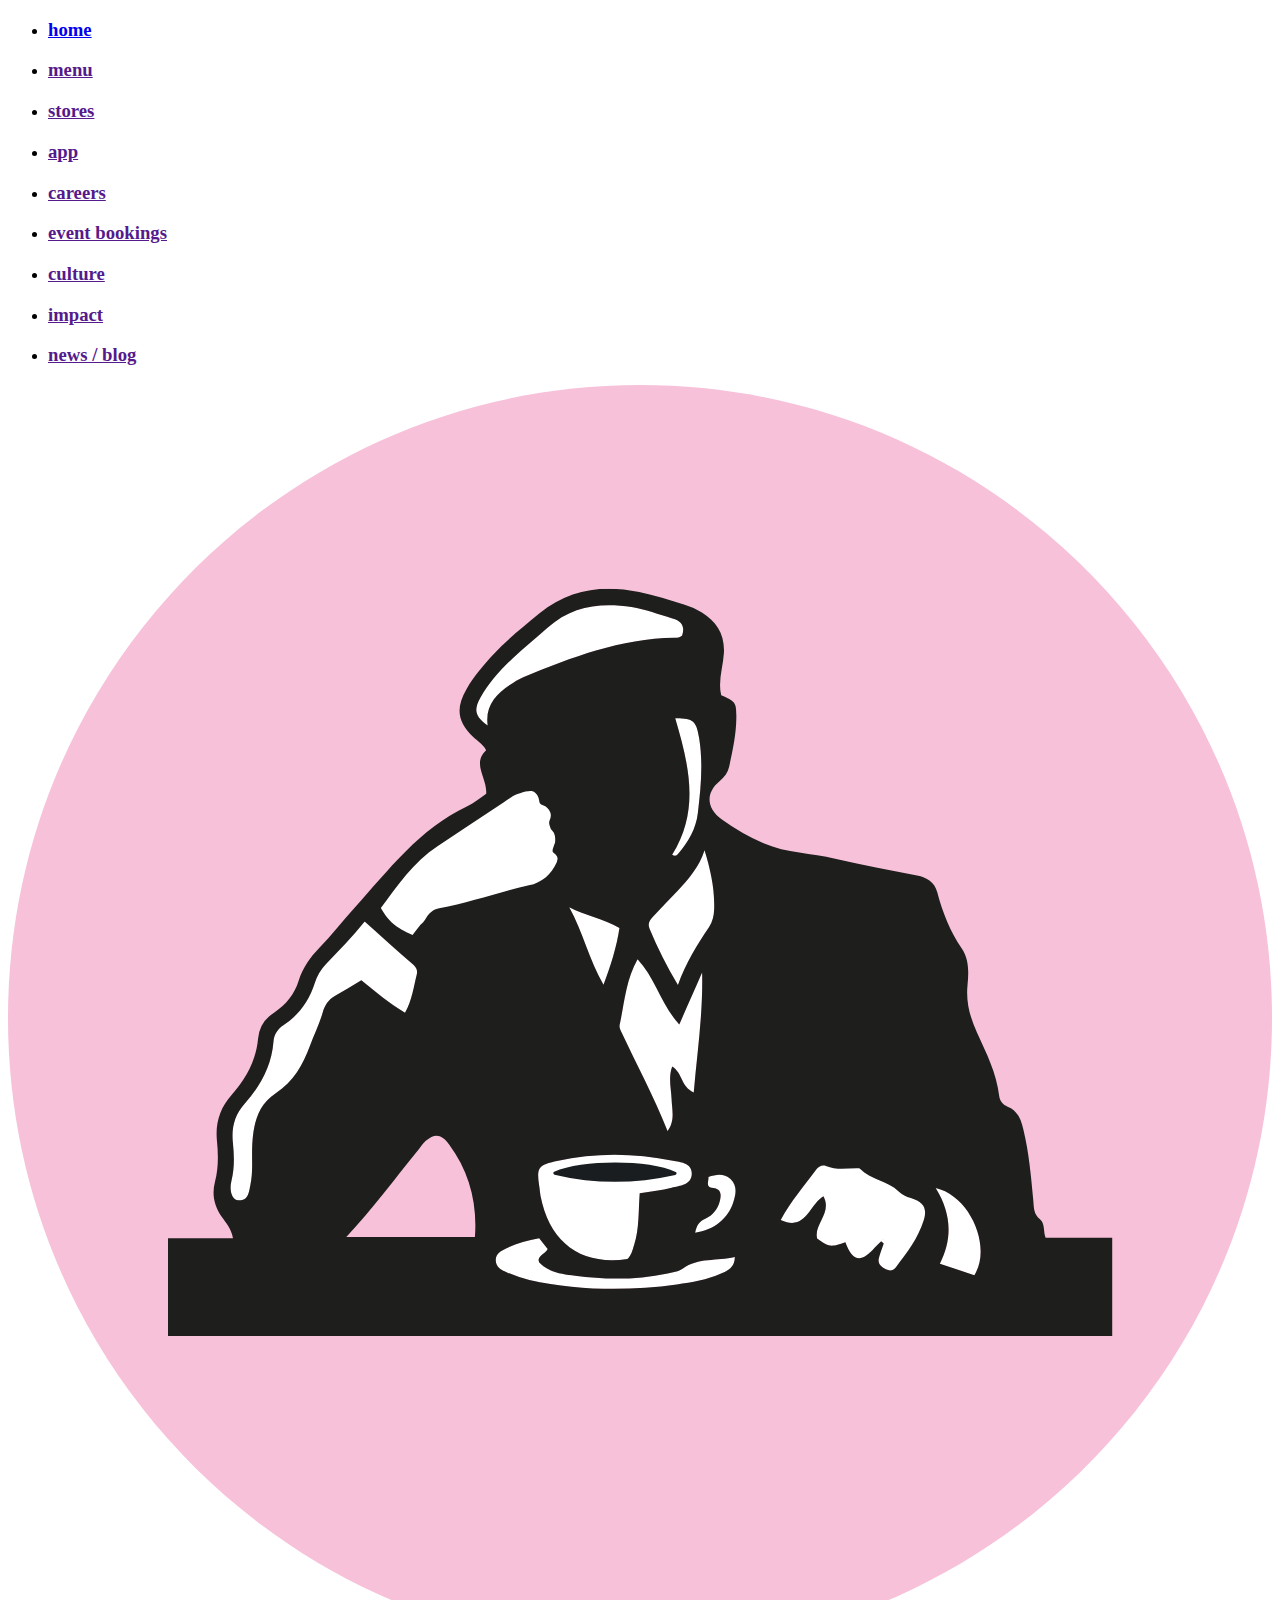
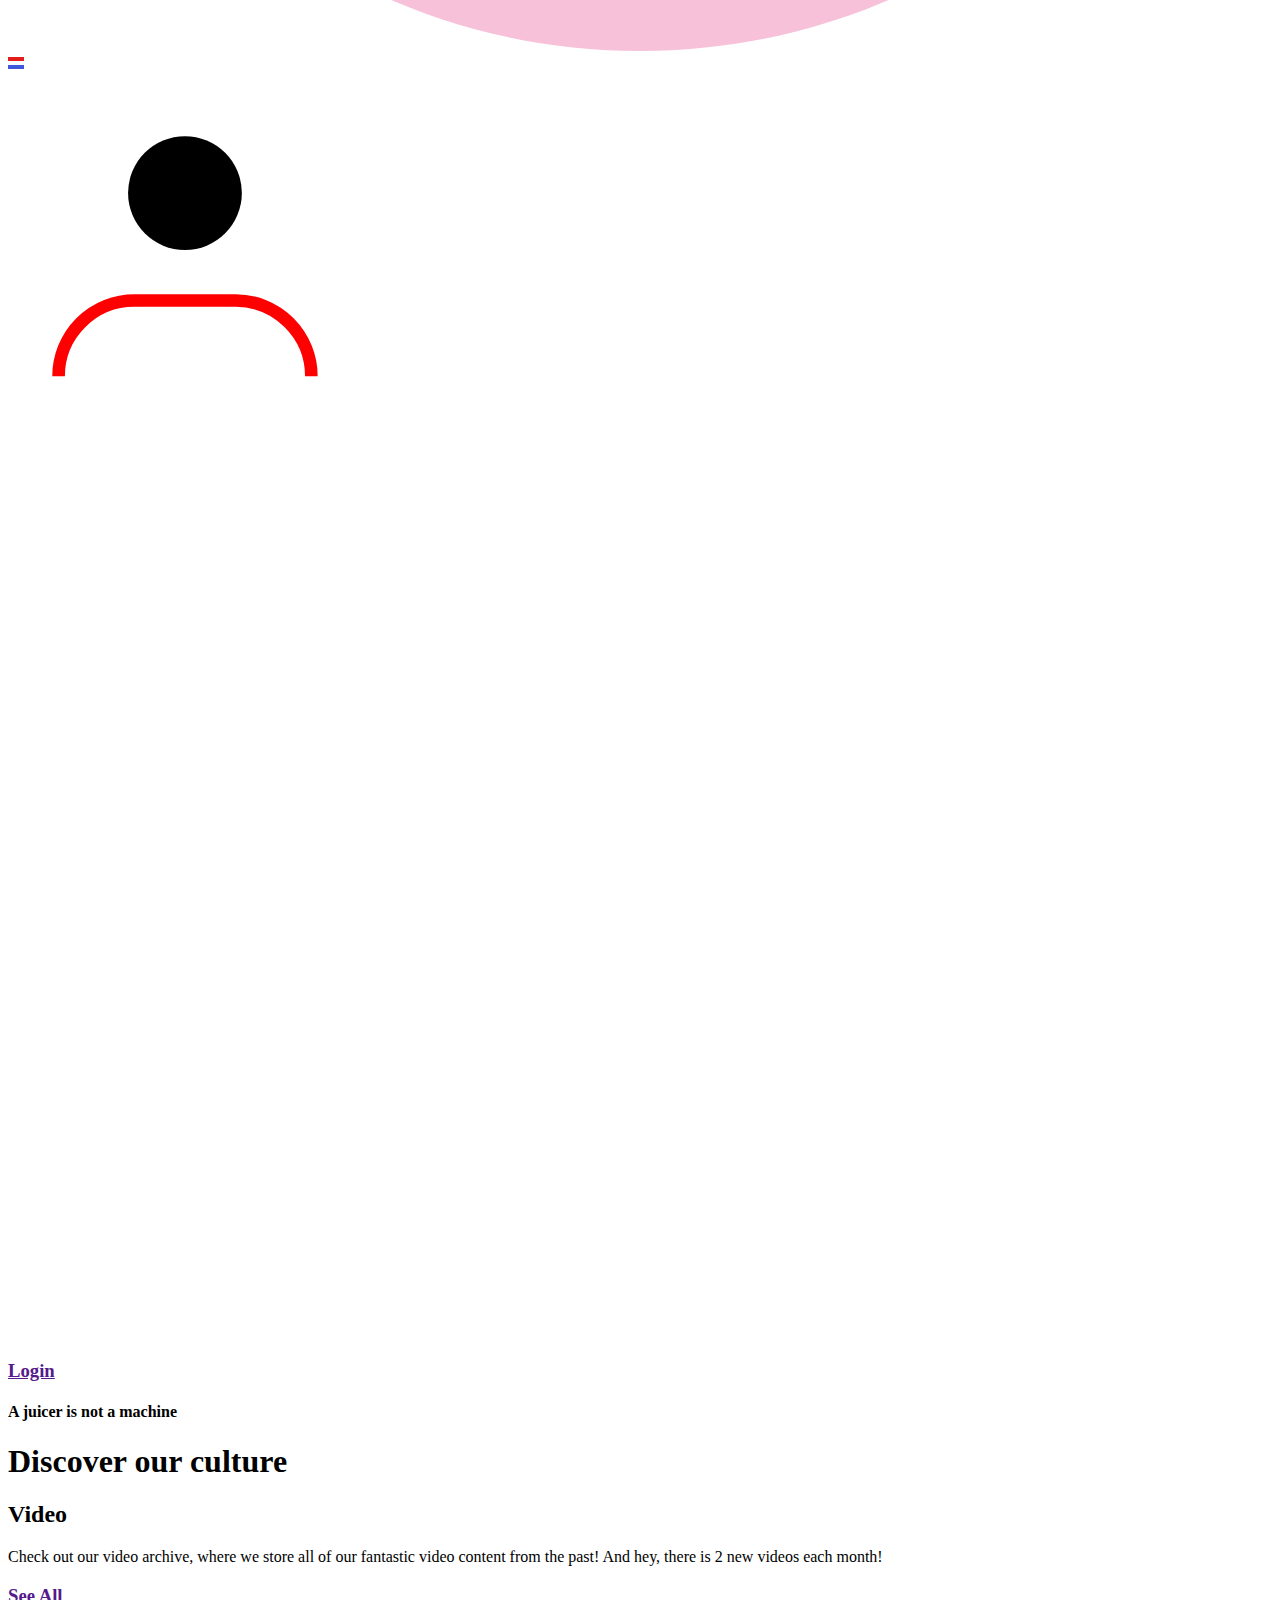
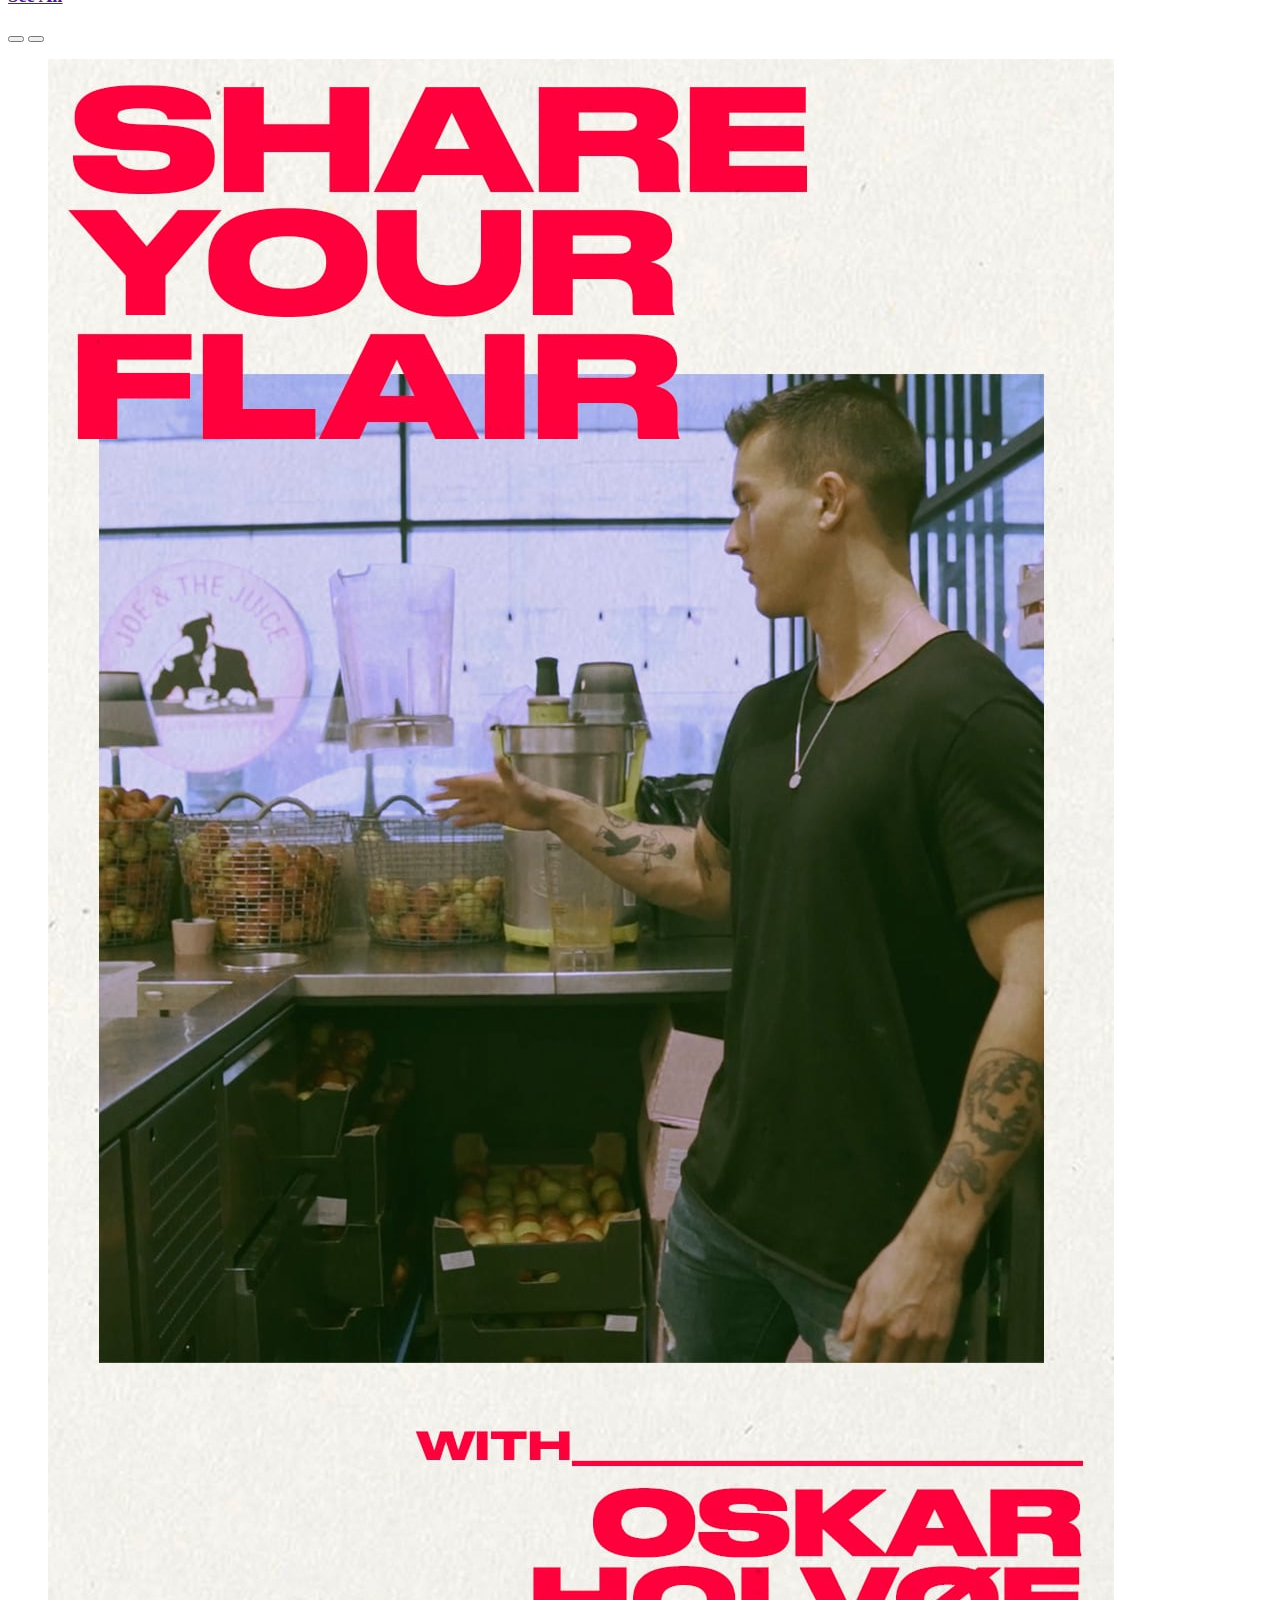
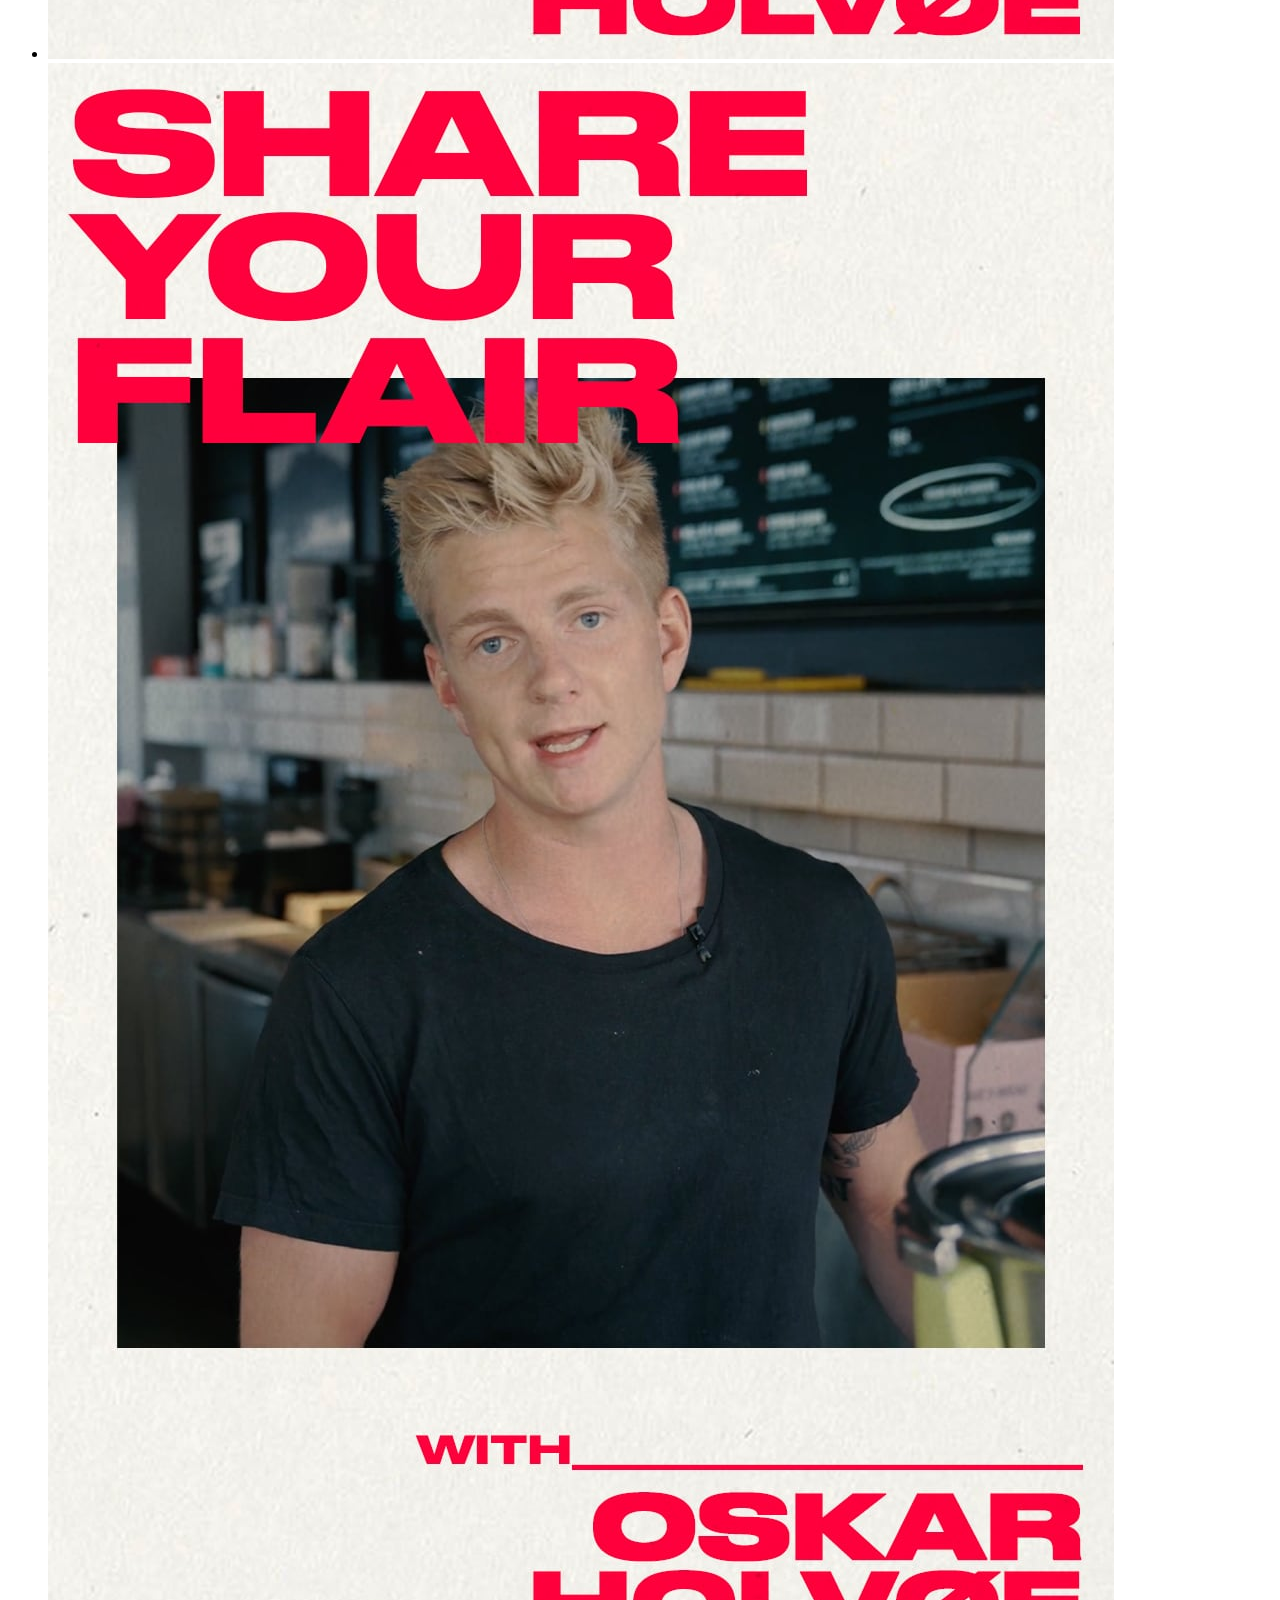
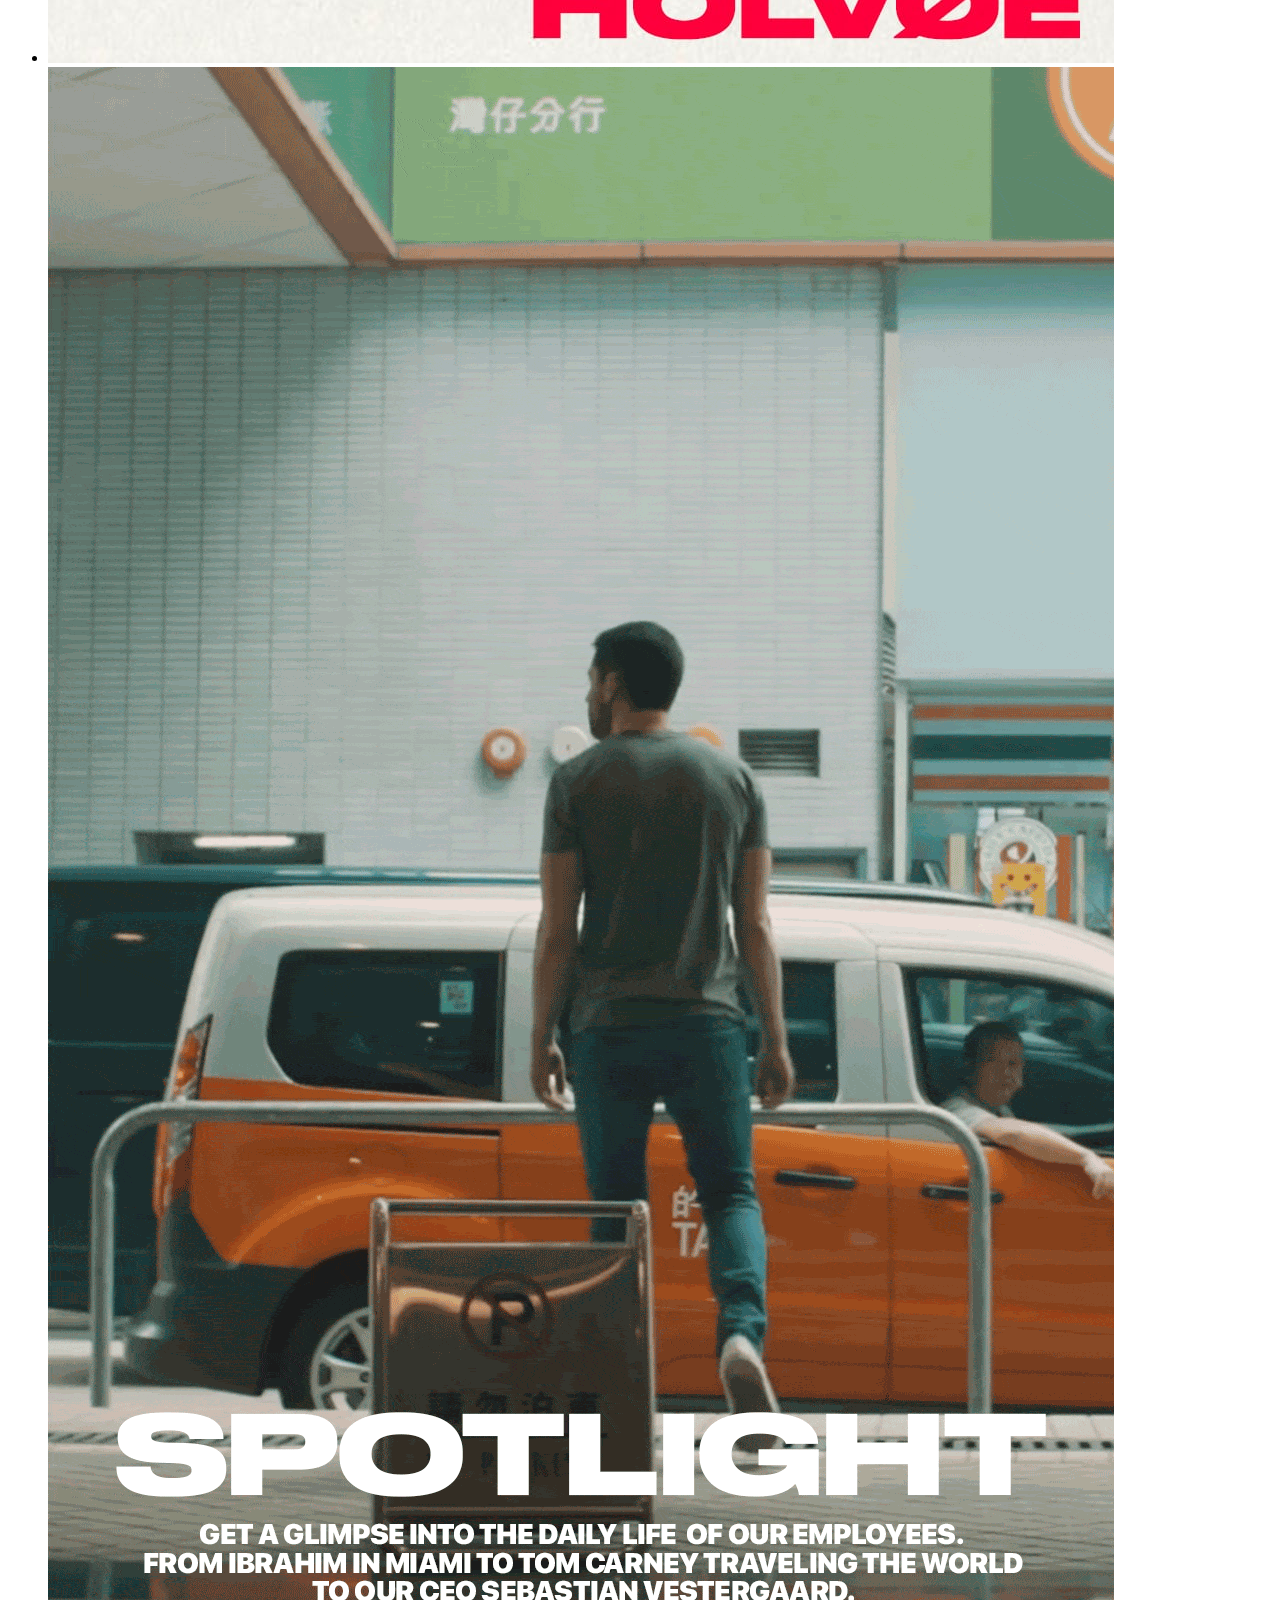
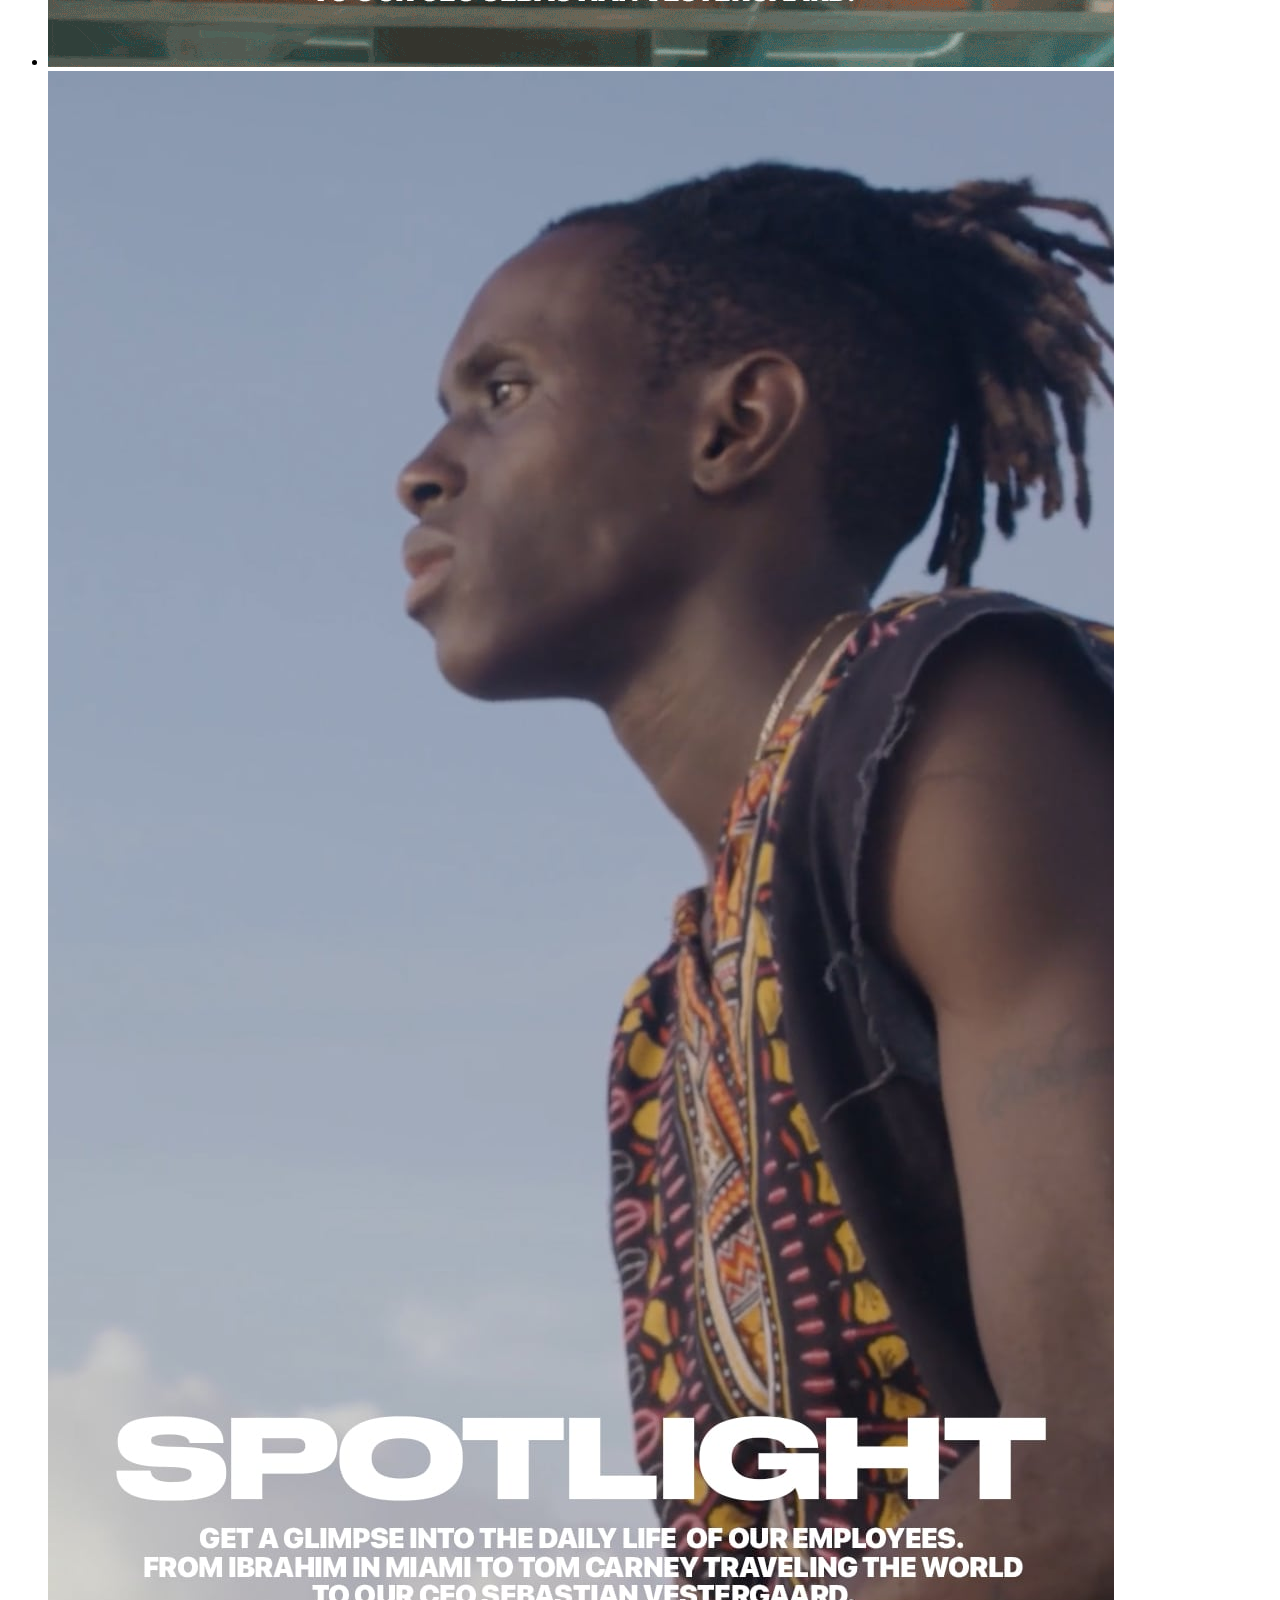
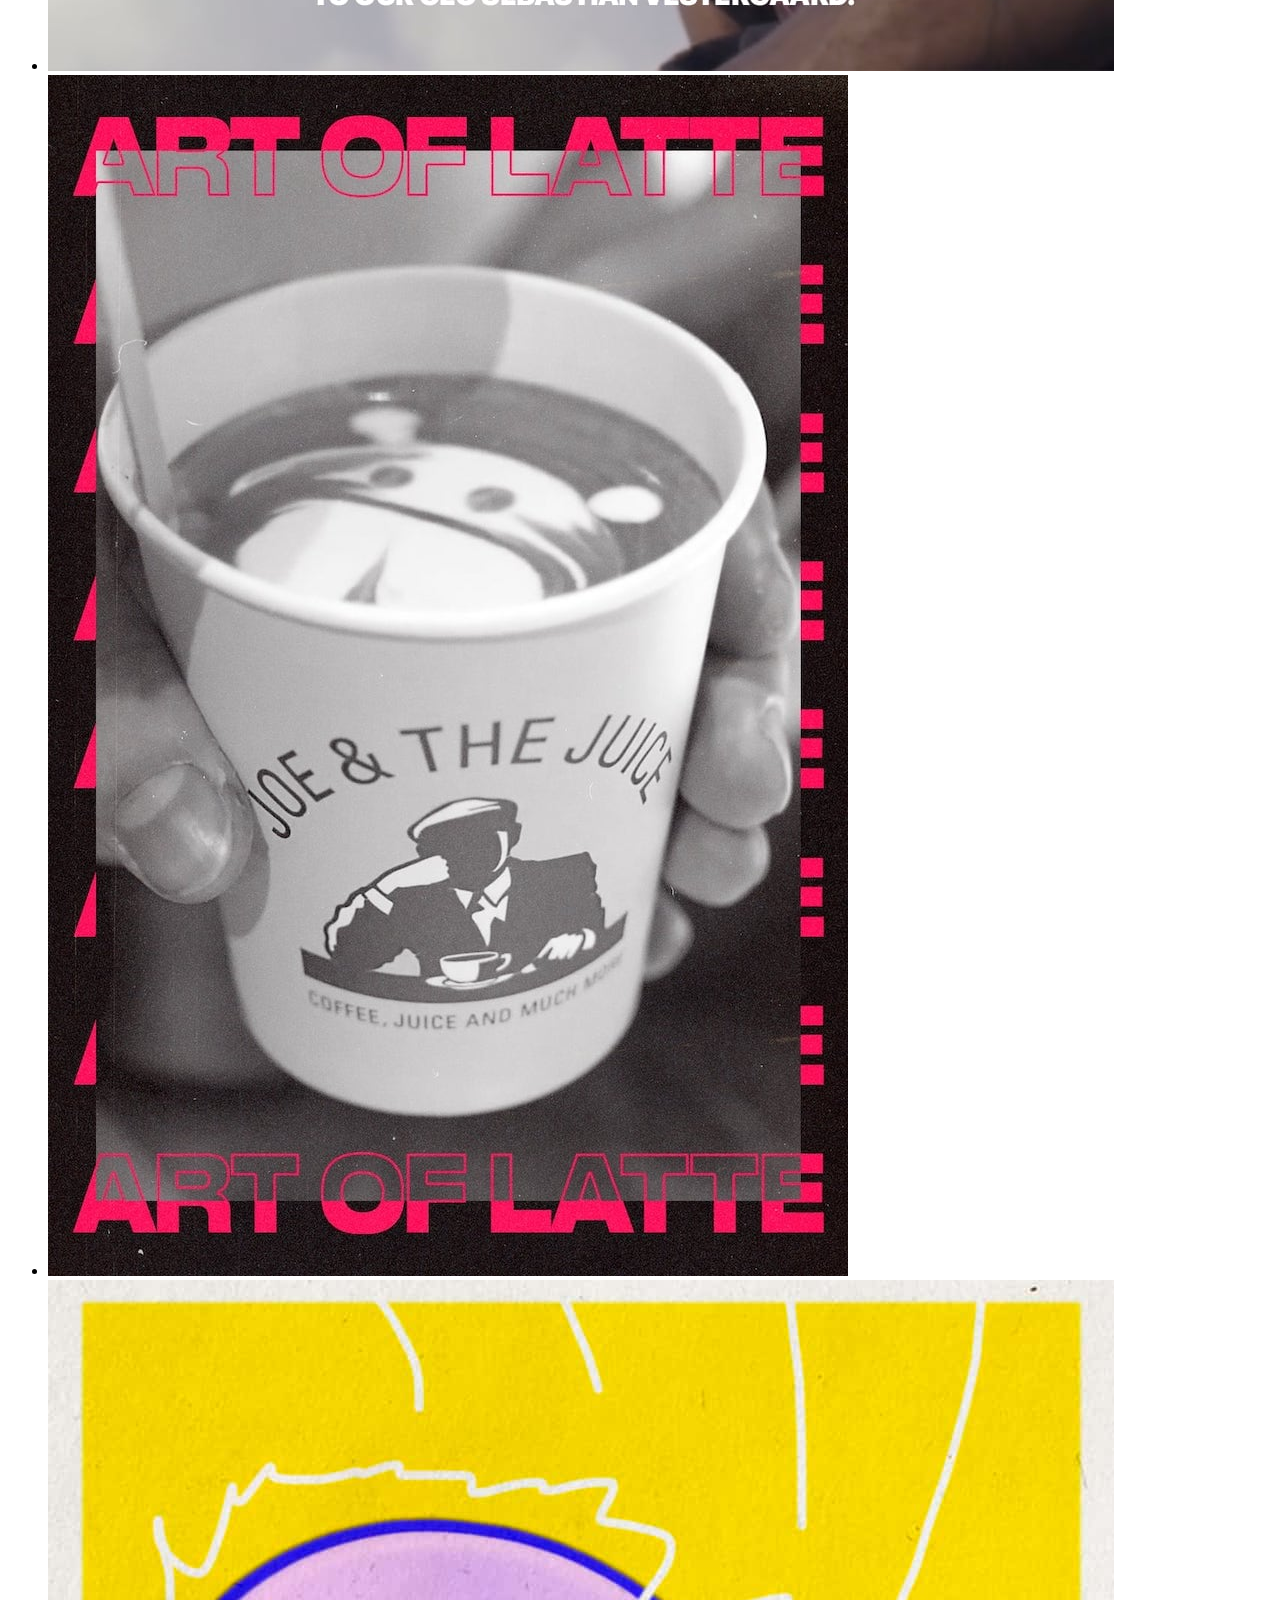
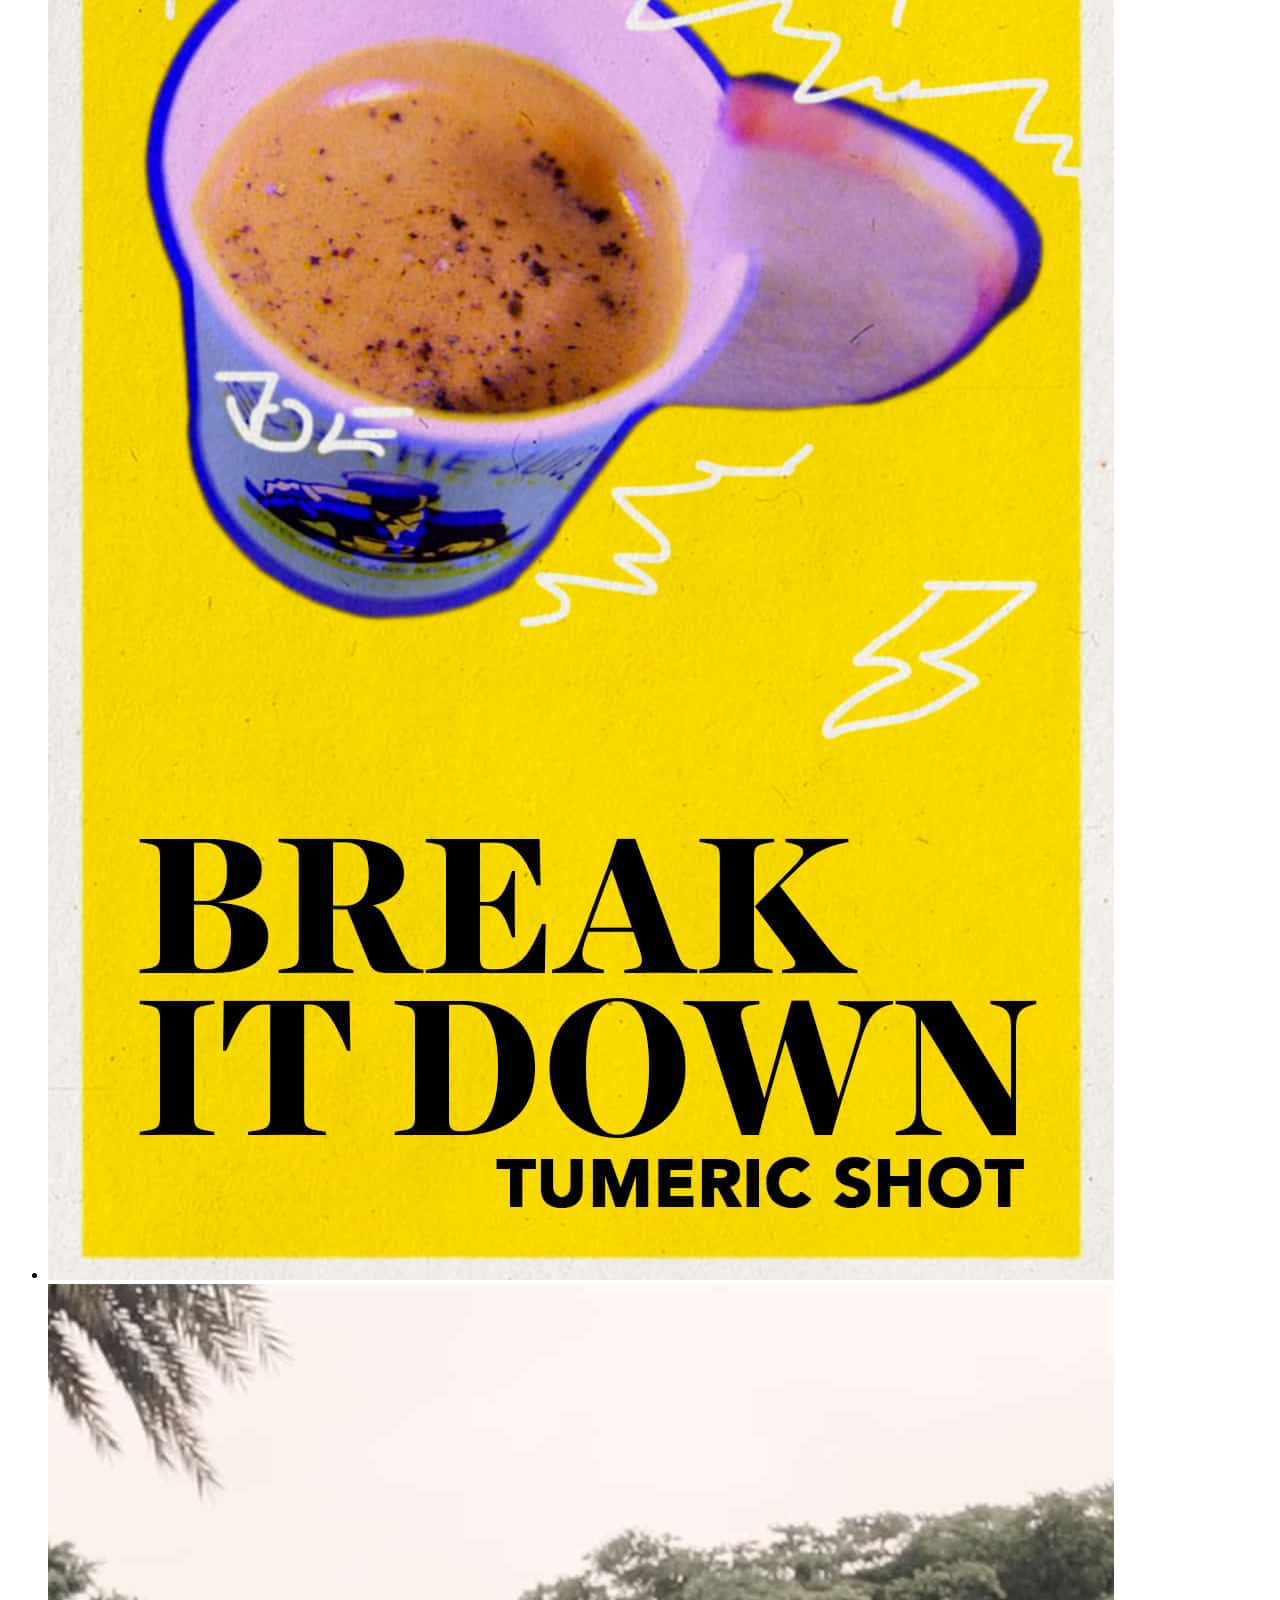
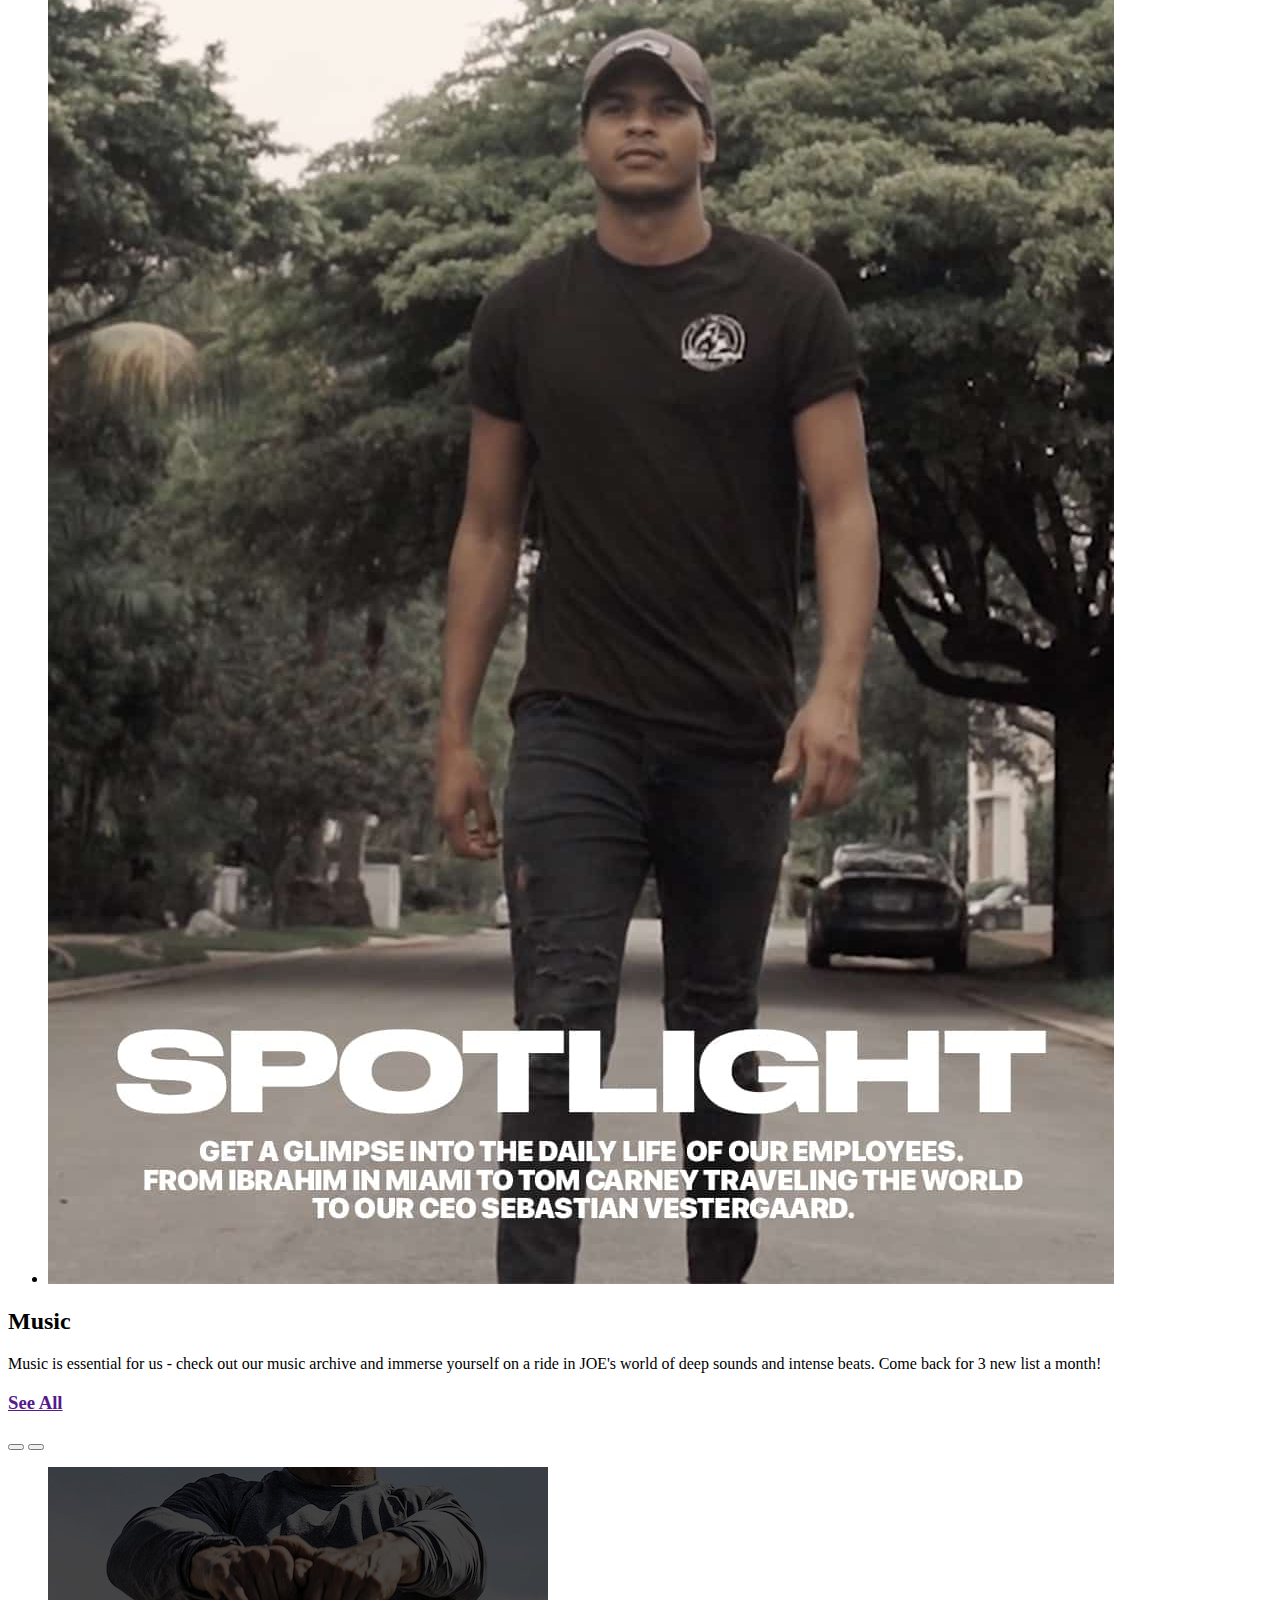
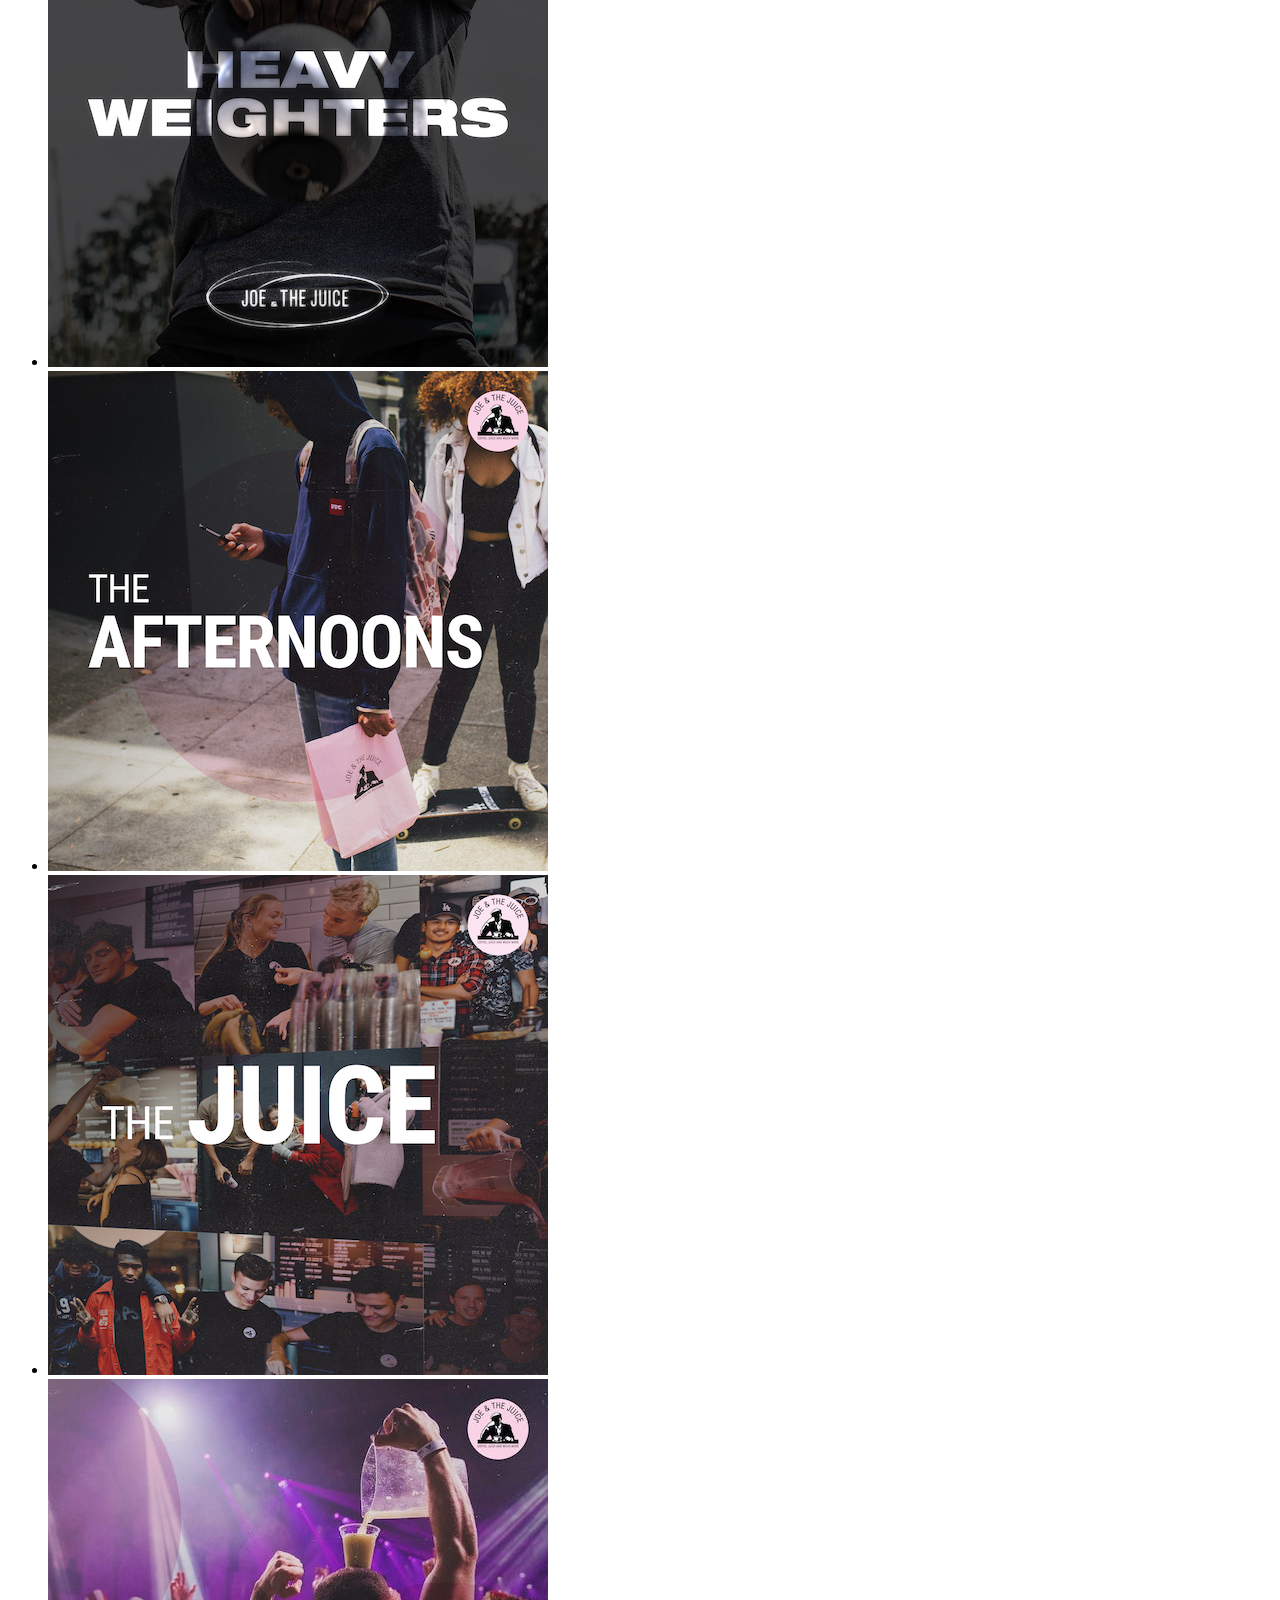
==== culture.html @ 48f36a47 "Add files via upload" ====
<!DOCTYPE html>
<html lang="nl">

<head>
    <meta charset="UTF-8">
    <meta name="author" content="jouw naam">
    <meta name="viewport" content="width=device-width, initial-scale=1">

    <title>Howdy FED2425</title>

    <link href="styles/style.css" rel="stylesheet">
    <link rel="icon" type="image/svg+xml" href="images/favicon.svg">
</head>

<body>
    <header>
        <nav>
            <ul>
                <li>
                    <a href="./index.html">
                        <h3>home</h3>

                    </a>
                </li>
                <li>
                    <a href="">
                        <h3>menu</h3>

                    </a>
                </li>
                <li>
                    <a href="">
                        <h3>stores</h3>

                    </a>
                </li>
                <li>
                    <a href="">
                        <h3>app</h3>

                    </a>
                </li>
                <li>
                    <a href="">
                        <h3>careers</h3>

                    </a>
                </li>
                <li>
                    <a href="">
                        <h3>event bookings</h3>

                    </a>
                </li>
                <li>
                    <a href="">
                        <h3>culture</h3>

                    </a>
                </li>
                <li>
                    <a href="">
                        <h3>impact</h3>

                    </a>
                </li>
                <li>
                    <a href="">
                        <h3>news / blog</h3>

                    </a>
                </li>
            </ul>
        </nav>
        <a href="">
            <img src="./images/logo.svg" alt="logo">
        </a>
        <a href="">
            <img src="./images/vlag.svg" alt="language">
        </a>
        <a href="">
            <svg viewBox="0 0 100 100" xmlns="http://www.w3.org/2000/svg">
                <path fill="none" stroke="red" d="M4 24a6 6 0 016-6h8a6 6 0 016 6h0" />
                <circle cx="14" cy="9.5" r="4.5"></circle>
            </svg>
            <h3>Login</h3>
        </a>
    </header>

    <main>
        <section>
            <h4>A juicer is not a machine</h4>
            <h1>Discover our culture</h1>
        </section>
        <section>
            <h2>
                Video
            </h2>
            <p>
                Check out our video archive, where we store all of our fantastic video content from the past! And hey,
                there is 2 new videos each month!
            </p>
            <a href="">
                <h3>See All</h3>
            </a>
            <button></button>
            <button></button>
            <ul>
                <li>
                    <img src="./images/Share your flair design.jpg" alt="">
                </li>
                <li>
                    <img src="./images/shareyourflair.jpg" alt="">
                </li>
                <li>
                    <img src="./images/spotlight.gif" alt="">
                </li>
                <li>
                    <img src="./images/spotlight.jpg" alt="">
                </li>
                <li>
                    <img src="./images/artoflatte.jpg" alt="">
                </li>
                <li>
                    <img src="./images/breakitdown.jpg" alt="">
                </li>
                <li>
                    <img src="./images/Spotlight-cover.jpg" alt="">
                </li>
            </ul>
        </section>
        <section>
            <h2>
                Music
            </h2>
            <p>
                Music is essential for us - check out our music archive and immerse yourself on a ride in JOE's world of
                deep sounds and intense beats. Come back for 3 new list a month!
            </p>
            <a href="">
                <h3>See All</h3>
            </a>
            <button></button>
            <button></button>
            <ul>
                <li>
                    <img src="./images/heavyweights.jpg" alt="">
                </li>
                <li>
                    <img src="./images/Afternoons.jpg" alt="">
                </li>
                <li>
                    <img src="./images/thejuice.jpg" alt="">
                </li>
                <li>
                    <img src="./images/thepeak.jpg" alt="">
                </li>
                <li>
                    <img src="./images/Jazz.jpeg" alt="">
                </li>
                <li>
                    <img src="./images/zon.jpg" alt="">
                </li>
                <li>
                    <img src="./images/business.jpg" alt="">
                </li>
            </ul>
        </section>
        <section>
            <h2>
                Photo
            </h2>
            <p>
                Check out what we've been up to so far through the eyes of a camera lens…
            </p>
            <a href="">
                <h3>See All</h3>
            </a>
            <button></button>
            <button></button>
            <ul>
                <li>
                    <img src="./images/sportgroep.jpg" alt="">
                </li>
                <li>
                    <img src="./images/groepkoffie2.jpg" alt="">
                </li>
                <li>
                    <img src="./images/feest.jpg" alt="">
                </li>
                <li>
                    <img src="./images/groep.jpg" alt="">
                </li>
                <li>
                    <img src="./images/groepkoffie.jpg" alt="">
                </li>
            </ul>
        </section>
        <section>
            <h2>Joe History</h2>
            <a href="">
                <h2>Learn More</h2>
            </a>
        </section>
        <section>
            <h2>The Manifest</h2>
            <a href="">
                <h2>Read More</h2>
            </a>
        </section>
        <section>
            <h2>
                become a part of the culture</h2>
            <a href="">
                <h3>Apply Now</h3>
            </a>
        </section>
    </main>

    <footer>
        <section>
            <h2>Joe & the juice</h2>
            <ul>
                <li>
                    <h3>About</h3>
                </li>
                <li>
                    <h3>Explore</h3>
                </li>
                <li>
                    <h3>Get Help</h3>
                </li>
                <li>
                    <h3>Legal</h3>
                </li>
            </ul>
        </section>
        <section>
            <h3>Follow Us</h3>
            <a href=""><img src="" alt=""></a>
            <a href=""><img src="" alt=""></a>
            <a href=""><img src="" alt=""></a>
        </section>
        <section>
            <h3>GEt exclusive news & OFFERS</h3>
            <form action="">
                <p>Email</p>
            </form>
            <button>
                <h4>Sign me up</h4>
            </button>
        </section>
    </footer>
    <script defer src="scripts/script.js"></script>
</body>

</html>
---- styles/style.css ----
/**************/
/* CSS REMEDY */
/**************/
*, *::after, *::before {
  box-sizing:border-box;  
}






/*********************/
/* CUSTOM PROPERTIES */
/*********************/
:root {
	/* startje */
	--color-text:rgb(255,255,255);
	--color-background:rgb(38,40,43);
	--color-button:rgb(248,193,217);
	--color-knopje:rgb(154,155,156);
}





/****************/
/* JOUW STYLING */
/****************/

/* jouw code */
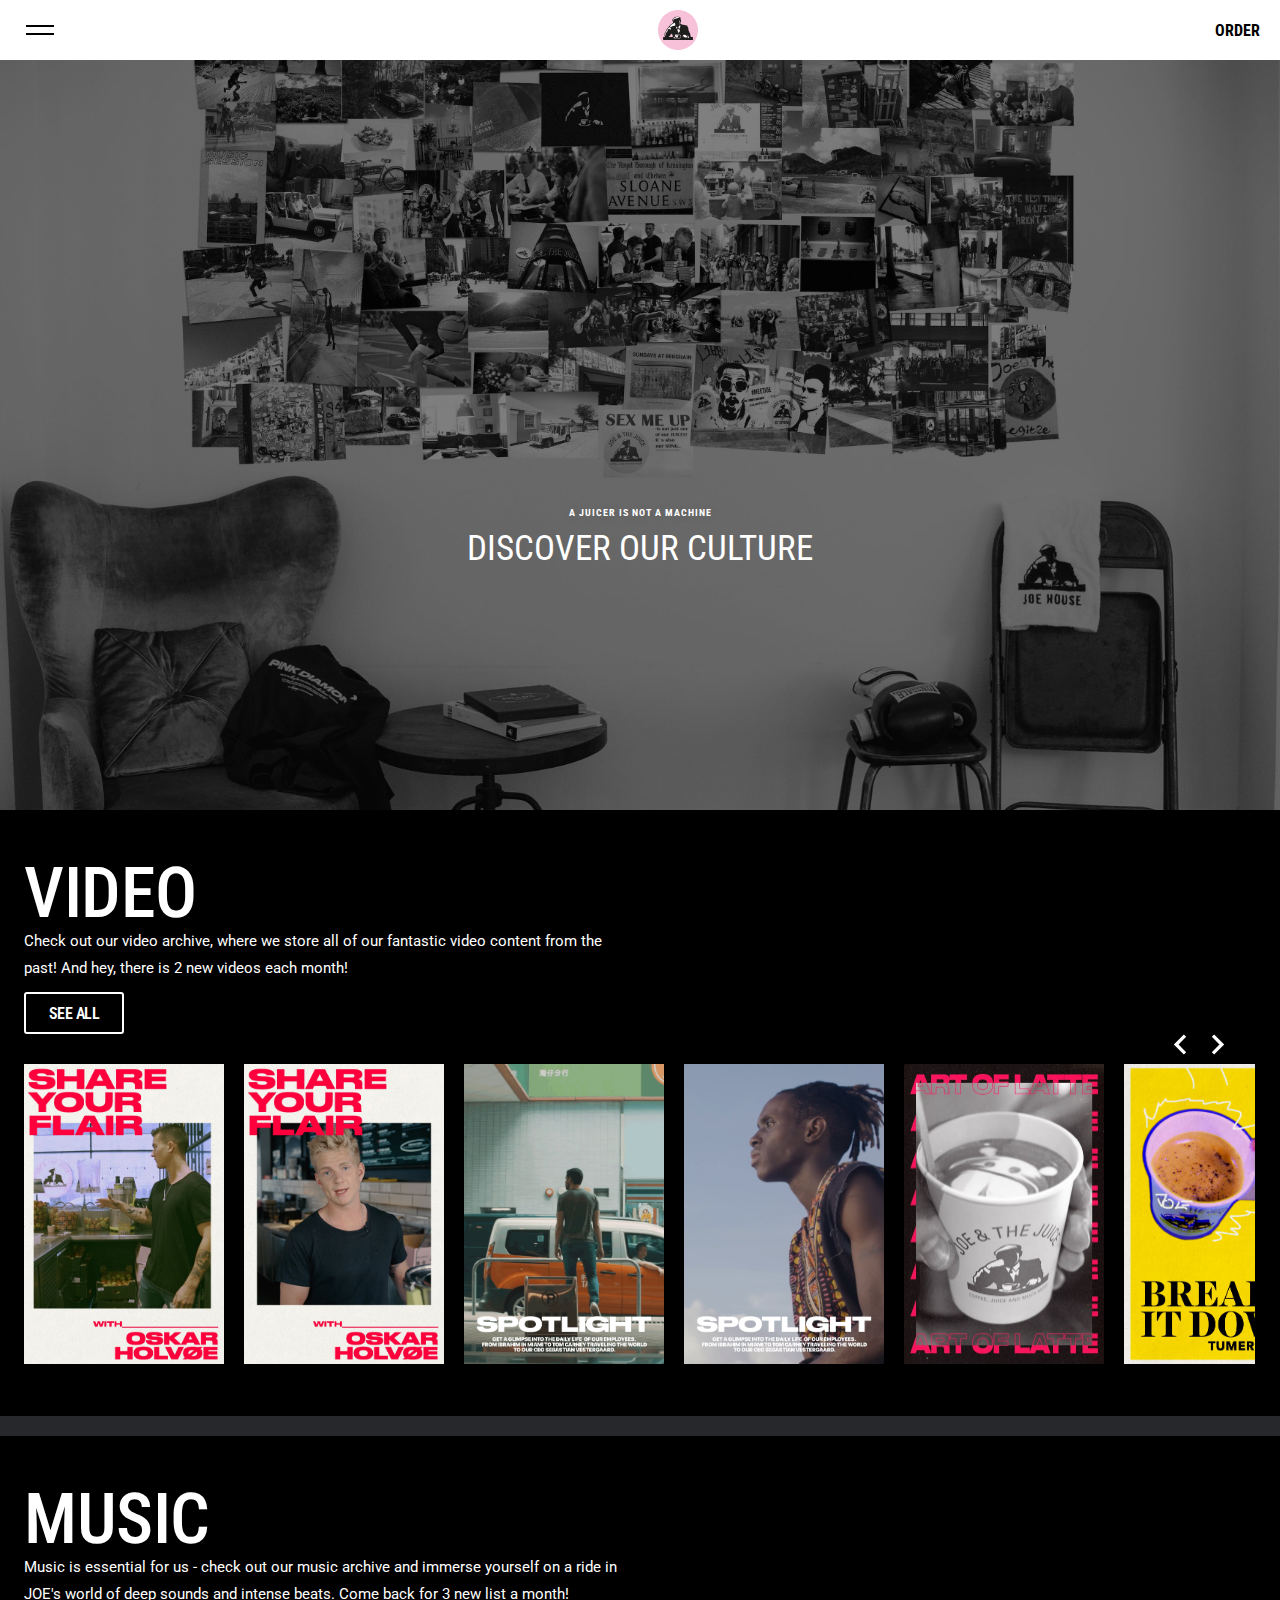
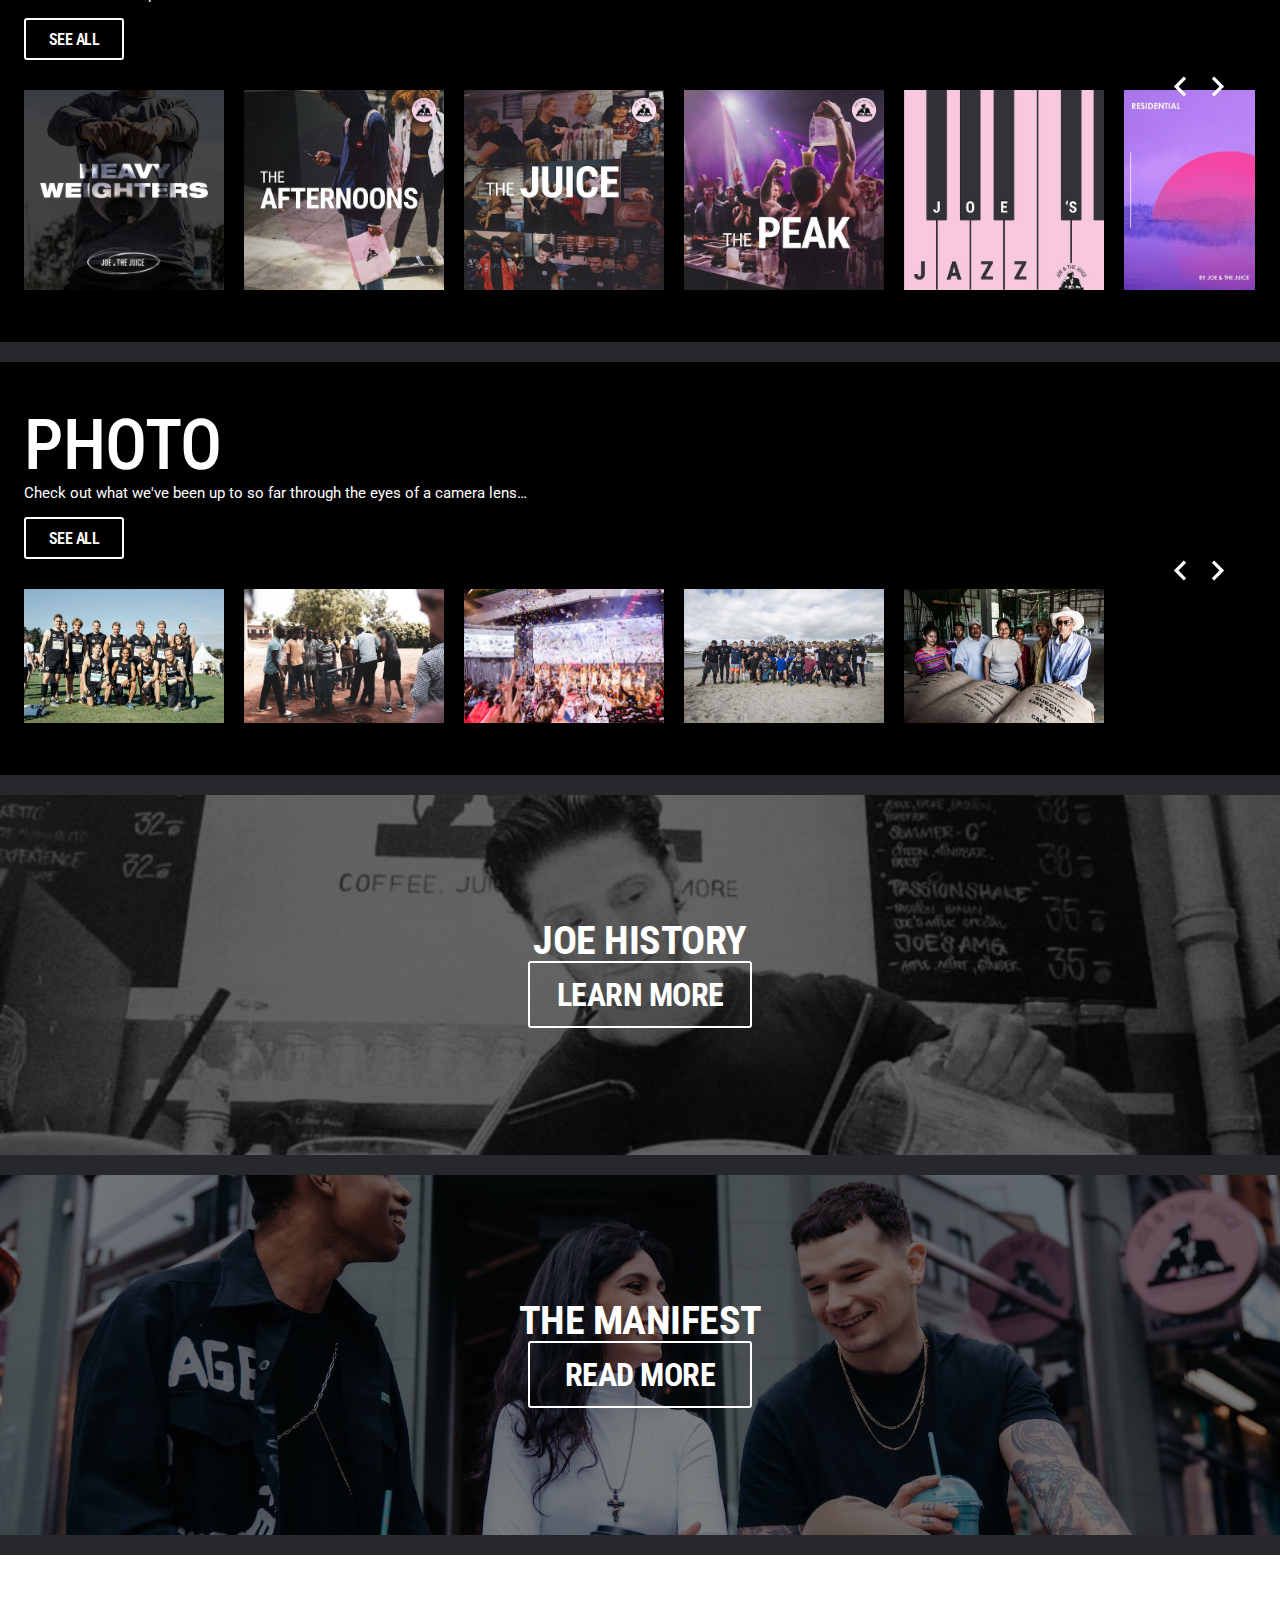
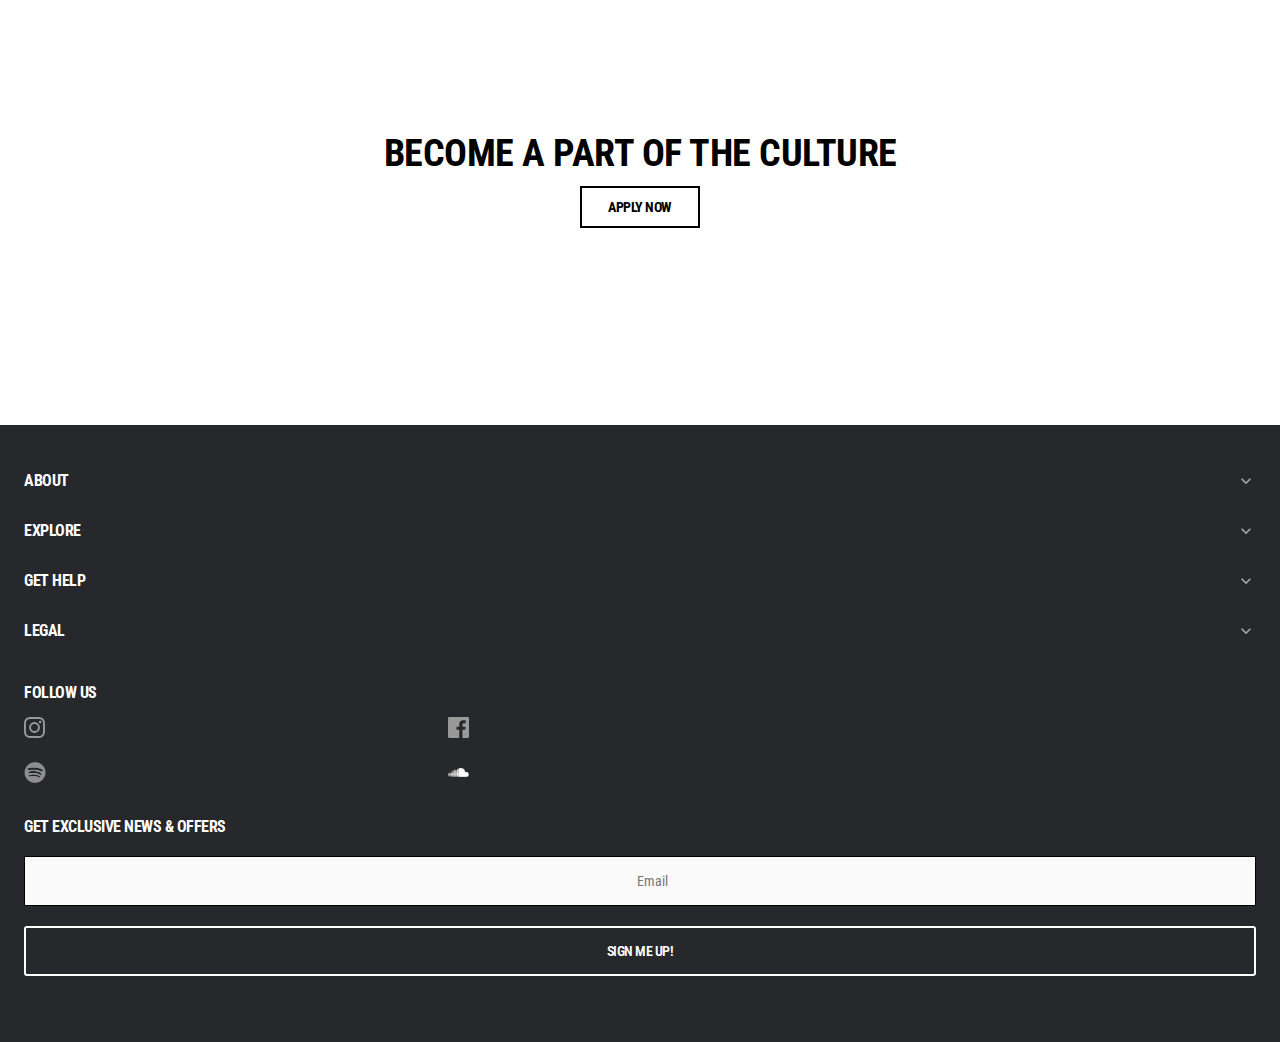
==== commit 403c13e0: "laatste" ====
--- a/culture.html
+++ b/culture.html
@@ -6,91 +6,131 @@
     <meta name="author" content="jouw naam">
     <meta name="viewport" content="width=device-width, initial-scale=1">
 
-    <title>Howdy FED2425</title>
+    <title>culture page-Joe&theJuice</title>
 
     <link href="styles/style.css" rel="stylesheet">
     <link rel="icon" type="image/svg+xml" href="images/favicon.svg">
+    <link rel="preconnect" href="https://fonts.googleapis.com">
+    <link rel="preconnect" href="https://fonts.gstatic.com" crossorigin>
+    <link
+        href="https://fonts.googleapis.com/css2?family=Expletus+Sans:ital,wght@0,400..700;1,400..700&family=Montserrat:ital,wght@0,100..900;1,100..900&family=Quicksand:wght@400;700&family=Roboto+Condensed:ital,wght@0,100..900;1,100..900&family=Saira:ital,wght@0,100..900;1,100..900&display=swap"
+        rel="stylesheet">
+
+    <link rel="preconnect" href="https://fonts.googleapis.com">
+    <link rel="preconnect" href="https://fonts.gstatic.com" crossorigin>
+    <link
+        href="https://fonts.googleapis.com/css2?family=Expletus+Sans:ital,wght@0,400..700;1,400..700&family=Montserrat:ital,wght@0,100..900;1,100..900&family=Quicksand:wght@400;700&family=Roboto+Condensed:ital,wght@0,100..900;1,100..900&family=Roboto+Flex:opsz,wght@8..144,100..1000&family=Saira:ital,wght@0,100..900;1,100..900&display=swap"
+        rel="stylesheet">
+    <link rel="preconnect" href="https://fonts.googleapis.com">
+    <link rel="preconnect" href="https://fonts.gstatic.com" crossorigin>
+    <link
+        href="https://fonts.googleapis.com/css2?family=Expletus+Sans:ital,wght@0,400..700;1,400..700&family=Montserrat:ital,wght@0,100..900;1,100..900&family=Quicksand:wght@400;700&family=Roboto+Condensed:ital,wght@0,100..900;1,100..900&family=Roboto+Flex:opsz,wght@8..144,100..1000&family=Roboto:ital,wght@0,100..900;1,100..900&family=Saira:ital,wght@0,100..900;1,100..900&display=swap"
+        rel="stylesheet">
 </head>
 
 <body>
-    <header>
+    <Header>
         <nav>
+            <button>
+                <span></span>
+                <span></span>
+            </button>
             <ul>
                 <li>
                     <a href="./index.html">
                         <h3>home</h3>
-
-                    </a>
-                </li>
-                <li>
-                    <a href="">
+                        <svg class="MuiSvgIcon-root" focusable="false" viewBox="0 0 24 24" aria-hidden="true"
+                            style="color: rgb(0, 0, 0);">
+                            <path d="M16.59 8.59L12 13.17 7.41 8.59 6 10l6 6 6-6z"></path>
+                        </svg>
+                    </a>
+                </li>
+                <li>
+                    <a href="./index.html">
                         <h3>menu</h3>
-
-                    </a>
-                </li>
-                <li>
-                    <a href="">
+                        <svg class="MuiSvgIcon-root" focusable="false" viewBox="0 0 24 24" aria-hidden="true"
+                            style="color: rgb(0, 0, 0);">
+                            <path d="M16.59 8.59L12 13.17 7.41 8.59 6 10l6 6 6-6z"></path>
+                        </svg>
+                    </a>
+                </li>
+                <li>
+                    <a href="./index.html">
                         <h3>stores</h3>
-
-                    </a>
-                </li>
-                <li>
-                    <a href="">
+                        <svg class="MuiSvgIcon-root" focusable="false" viewBox="0 0 24 24" aria-hidden="true"
+                            style="color: rgb(0, 0, 0);">
+                            <path d="M16.59 8.59L12 13.17 7.41 8.59 6 10l6 6 6-6z"></path>
+                        </svg>
+                    </a>
+                </li>
+                <li>
+                    <a href="./index.html">
                         <h3>app</h3>
-
-                    </a>
-                </li>
-                <li>
-                    <a href="">
+                        <svg class="MuiSvgIcon-root" focusable="false" viewBox="0 0 24 24" aria-hidden="true"
+                            style="color: rgb(0, 0, 0);">
+                            <path d="M16.59 8.59L12 13.17 7.41 8.59 6 10l6 6 6-6z"></path>
+                        </svg>
+                    </a>
+                </li>
+                <li>
+                    <a href="./index.html">
                         <h3>careers</h3>
-
-                    </a>
-                </li>
-                <li>
-                    <a href="">
+                        <svg class="MuiSvgIcon-root" focusable="false" viewBox="0 0 24 24" aria-hidden="true"
+                            style="color: rgb(0, 0, 0);">
+                            <path d="M16.59 8.59L12 13.17 7.41 8.59 6 10l6 6 6-6z"></path>
+                        </svg>
+                    </a>
+                </li>
+                <li>
+                    <a href="./index.html">
                         <h3>event bookings</h3>
-
-                    </a>
-                </li>
-                <li>
-                    <a href="">
+                        <svg class="MuiSvgIcon-root" focusable="false" viewBox="0 0 24 24" aria-hidden="true"
+                            style="color: rgb(0, 0, 0);">
+                            <path d="M16.59 8.59L12 13.17 7.41 8.59 6 10l6 6 6-6z"></path>
+                        </svg>
+                    </a>
+                </li>
+                <li>
+                    <a href="./culture.html">
                         <h3>culture</h3>
-
-                    </a>
-                </li>
-                <li>
-                    <a href="">
+                        <svg class="MuiSvgIcon-root" focusable="false" viewBox="0 0 24 24" aria-hidden="true"
+                            style="color: rgb(0, 0, 0);">
+                            <path d="M16.59 8.59L12 13.17 7.41 8.59 6 10l6 6 6-6z"></path>
+                        </svg>
+                    </a>
+                </li>
+                <li>
+                    <a href="./index.html">
                         <h3>impact</h3>
-
-                    </a>
-                </li>
-                <li>
-                    <a href="">
+                        <svg class="MuiSvgIcon-root" focusable="false" viewBox="0 0 24 24" aria-hidden="true"
+                            style="color: rgb(0, 0, 0);">
+                            <path d="M16.59 8.59L12 13.17 7.41 8.59 6 10l6 6 6-6z"></path>
+                        </svg>
+                    </a>
+                </li>
+                <li>
+                    <a href="./index.html">
                         <h3>news / blog</h3>
-
+                        <svg class="MuiSvgIcon-root" focusable="false" viewBox="0 0 24 24" aria-hidden="true"
+                            style="color: black;">
+                            <path d="M16.59 8.59L12 13.17 7.41 8.59 6 10l6 6 6-6z"></path>
+                        </svg>
                     </a>
                 </li>
             </ul>
         </nav>
-        <a href="">
-            <img src="./images/logo.svg" alt="logo">
+        <a href="./index.html">
+			<img src="./images/logo.svg" alt="logo">
+		</a>
+        <a class="order" href="./index.html">
+            <h3>Order</h3>
         </a>
-        <a href="">
-            <img src="./images/vlag.svg" alt="language">
-        </a>
-        <a href="">
-            <svg viewBox="0 0 100 100" xmlns="http://www.w3.org/2000/svg">
-                <path fill="none" stroke="red" d="M4 24a6 6 0 016-6h8a6 6 0 016 6h0" />
-                <circle cx="14" cy="9.5" r="4.5"></circle>
-            </svg>
-            <h3>Login</h3>
-        </a>
-    </header>
-
-    <main>
-        <section>
+    </Header>
+
+    <main class="culture">
+        <section>
+            <h1>Discover our culture</h1>
             <h4>A juicer is not a machine</h4>
-            <h1>Discover our culture</h1>
         </section>
         <section>
             <h2>
@@ -103,29 +143,39 @@
             <a href="">
                 <h3>See All</h3>
             </a>
-            <button></button>
-            <button></button>
-            <ul>
-                <li>
-                    <img src="./images/Share your flair design.jpg" alt="">
-                </li>
-                <li>
-                    <img src="./images/shareyourflair.jpg" alt="">
-                </li>
-                <li>
-                    <img src="./images/spotlight.gif" alt="">
-                </li>
-                <li>
-                    <img src="./images/spotlight.jpg" alt="">
-                </li>
-                <li>
-                    <img src="./images/artoflatte.jpg" alt="">
-                </li>
-                <li>
-                    <img src="./images/breakitdown.jpg" alt="">
-                </li>
-                <li>
-                    <img src="./images/Spotlight-cover.jpg" alt="">
+            <button>
+                <svg class="MuiSvgIcon-root" focusable="false" viewBox="0 0 24 24" aria-hidden="true"
+                    style="color: rgb(255, 255, 255);">
+                    <path d="M16.59 8.59L12 13.17 7.41 8.59 6 10l6 6 6-6z"></path>
+                </svg>
+            </button>
+            <button>
+                <svg class="MuiSvgIcon-root" focusable="false" viewBox="0 0 24 24" aria-hidden="true"
+                    style="color: rgb(255, 255, 255);">
+                    <path d="M16.59 8.59L12 13.17 7.41 8.59 6 10l6 6 6-6z"></path>
+                </svg>
+            </button>
+            <ul>
+                <li>
+                    <img src="./images/Shareyourflairdesign.jpg" alt="share your flair poster video 1">
+                </li>
+                <li>
+                    <img src="./images/shareyourflair.jpg" alt="share your flair poster video 2">
+                </li>
+                <li>
+                    <img src="./images/spotlight.gif" alt="Spotlight poster video 1">
+                </li>
+                <li>
+                    <img src="./images/spotlight.jpg" alt="Spotlight poster video 2">
+                </li>
+                <li>
+                    <img src="./images/artoflatte.jpg" alt="art of latte poster video">
+                </li>
+                <li>
+                    <img src="./images/breakitdown.jpg" alt="break it down poster video">
+                </li>
+                <li>
+                    <img src="./images/Spotlight-cover.jpg" alt="Spotlight poster video 3">
                 </li>
             </ul>
         </section>
@@ -140,29 +190,39 @@
             <a href="">
                 <h3>See All</h3>
             </a>
-            <button></button>
-            <button></button>
-            <ul>
-                <li>
-                    <img src="./images/heavyweights.jpg" alt="">
-                </li>
-                <li>
-                    <img src="./images/Afternoons.jpg" alt="">
-                </li>
-                <li>
-                    <img src="./images/thejuice.jpg" alt="">
-                </li>
-                <li>
-                    <img src="./images/thepeak.jpg" alt="">
-                </li>
-                <li>
-                    <img src="./images/Jazz.jpeg" alt="">
-                </li>
-                <li>
-                    <img src="./images/zon.jpg" alt="">
-                </li>
-                <li>
-                    <img src="./images/business.jpg" alt="">
+            <button>
+                <svg class="MuiSvgIcon-root" focusable="false" viewBox="0 0 24 24" aria-hidden="true"
+                    style="color: rgb(255, 255, 255);">
+                    <path d="M16.59 8.59L12 13.17 7.41 8.59 6 10l6 6 6-6z"></path>
+                </svg>
+            </button>
+            <button>
+                <svg class="MuiSvgIcon-root" focusable="false" viewBox="0 0 24 24" aria-hidden="true"
+                    style="color: rgb(255, 255, 255);">
+                    <path d="M16.59 8.59L12 13.17 7.41 8.59 6 10l6 6 6-6z"></path>
+                </svg>
+            </button>
+            <ul>
+                <li>
+                    <img src="./images/heavyweights.jpg" alt="music image heavy weights">
+                </li>
+                <li>
+                    <img src="./images/Afternoons.jpg" alt="music image afternoons">
+                </li>
+                <li>
+                    <img src="./images/thejuice.jpg" alt="music image the juice">
+                </li>
+                <li>
+                    <img src="./images/thepeak.jpg" alt="music image the peak">
+                </li>
+                <li>
+                    <img src="./images/Jazz.jpeg" alt="music image jazz">
+                </li>
+                <li>
+                    <img src="./images/zon.jpg" alt="music image sun">
+                </li>
+                <li>
+                    <img src="./images/business.jpg" alt="music image business">
                 </li>
             </ul>
         </section>
@@ -176,23 +236,33 @@
             <a href="">
                 <h3>See All</h3>
             </a>
-            <button></button>
-            <button></button>
-            <ul>
-                <li>
-                    <img src="./images/sportgroep.jpg" alt="">
-                </li>
-                <li>
-                    <img src="./images/groepkoffie2.jpg" alt="">
-                </li>
-                <li>
-                    <img src="./images/feest.jpg" alt="">
-                </li>
-                <li>
-                    <img src="./images/groep.jpg" alt="">
-                </li>
-                <li>
-                    <img src="./images/groepkoffie.jpg" alt="">
+            <button>
+                <svg class="MuiSvgIcon-root" focusable="false" viewBox="0 0 24 24" aria-hidden="true"
+                    style="color: rgb(255, 255, 255);">
+                    <path d="M16.59 8.59L12 13.17 7.41 8.59 6 10l6 6 6-6z"></path>
+                </svg>
+            </button>
+            <button>
+                <svg class="MuiSvgIcon-root" focusable="false" viewBox="0 0 24 24" aria-hidden="true"
+                    style="color: rgb(255, 255, 255);">
+                    <path d="M16.59 8.59L12 13.17 7.41 8.59 6 10l6 6 6-6z"></path>
+                </svg>
+            </button>
+            <ul>
+                <li>
+                    <img src="./images/sportgroep.jpg" alt="groep sporters">
+                </li>
+                <li>
+                    <img src="./images/groepkoffie2.jpg" alt="buitenlandse koffie groep">
+                </li>
+                <li>
+                    <img src="./images/feest.jpg" alt="party store">
+                </li>
+                <li>
+                    <img src="./images/groep.jpg" alt="graduation groep">
+                </li>
+                <li>
+                    <img src="./images/groepkoffie.jpg" alt="buitenlandse koffie">
                 </li>
             </ul>
         </section>
@@ -212,43 +282,61 @@
             <h2>
                 become a part of the culture</h2>
             <a href="">
-                <h3>Apply Now</h3>
+                <h2>Apply Now</h2>
             </a>
         </section>
     </main>
 
-    <footer>
-        <section>
-            <h2>Joe & the juice</h2>
+    <footer class="culturef">
+        <section>
             <ul>
                 <li>
                     <h3>About</h3>
+                    <svg class="MuiSvgIcon-root" focusable="false" viewBox="0 0 24 24" aria-hidden="true"
+                        style="color: rgb(255, 255, 255);">
+                        <path d="M16.59 8.59L12 13.17 7.41 8.59 6 10l6 6 6-6z"></path>
+                    </svg>
                 </li>
                 <li>
                     <h3>Explore</h3>
+                    <svg class="MuiSvgIcon-root" focusable="false" viewBox="0 0 24 24" aria-hidden="true"
+                        style="color: rgb(255, 255, 255);">
+                        <path d="M16.59 8.59L12 13.17 7.41 8.59 6 10l6 6 6-6z"></path>
+                    </svg>
                 </li>
                 <li>
                     <h3>Get Help</h3>
+                    <svg class="MuiSvgIcon-root" focusable="false" viewBox="0 0 24 24" aria-hidden="true"
+                        style="color: rgb(255, 255, 255);">
+                        <path d="M16.59 8.59L12 13.17 7.41 8.59 6 10l6 6 6-6z"></path>
+                    </svg>
                 </li>
                 <li>
                     <h3>Legal</h3>
+                    <svg class="MuiSvgIcon-root" focusable="false" viewBox="0 0 24 24" aria-hidden="true"
+                        style="color: rgb(255, 255, 255);">
+                        <path d="M16.59 8.59L12 13.17 7.41 8.59 6 10l6 6 6-6z"></path>
+                    </svg>
                 </li>
             </ul>
         </section>
         <section>
             <h3>Follow Us</h3>
-            <a href=""><img src="" alt=""></a>
-            <a href=""><img src="" alt=""></a>
-            <a href=""><img src="" alt=""></a>
-        </section>
-        <section>
-            <h3>GEt exclusive news & OFFERS</h3>
-            <form action="">
-                <p>Email</p>
-            </form>
-            <button>
-                <h4>Sign me up</h4>
-            </button>
+            <div>
+                <a href=""><img src="./images/instagram.svg" alt="instagram"></a>
+                <a href=""><img src="./images/facebook.svg" alt="facebook"></a>
+                <a href=""><img src="./images/spotify.png" alt="spotify"></a>
+                <a href=""><img src="./images/soundcloud.png" alt="soundcloud"></a>
+            </div>
+        </section>
+        <section>
+            <h3>Get exclusive news & offers</h3>
+            <form action="/url" method="GET">
+				<input type="text" name="name" placeholder="Email">
+			</form>
+            <a href="">
+                <h3>Sign me up!</h3>
+            </a>
         </section>
     </footer>
     <script defer src="scripts/script.js"></script>
--- a/styles/style.css
+++ b/styles/style.css
@@ -1,33 +1,1250 @@
 /**************/
 /* CSS REMEDY */
 /**************/
-*, *::after, *::before {
-  box-sizing:border-box;  
-}
-
-
-
-
-
+*,
+*::after,
+*::before {
+  box-sizing: border-box;
+}
 
 /*********************/
 /* CUSTOM PROPERTIES */
 /*********************/
 :root {
-	/* startje */
-	--color-text:rgb(255,255,255);
-	--color-background:rgb(38,40,43);
-	--color-button:rgb(248,193,217);
-	--color-knopje:rgb(154,155,156);
-}
-
-
-
-
-
-/****************/
-/* JOUW STYLING */
-/****************/
-
-/* jouw code */
-
+  /* startje */
+  --color-text: rgb(255, 255, 255);
+  --color-buttontext: #24272a;
+  --color-background: rgb(38, 40, 43);
+  --color-button: rgb(248, 193, 217);
+  --color-knopje: rgb(154, 155, 156);
+  --font-primary: 'Roboto Condensed', sans-serif;
+  --font-secondary: 'Roboto Flex', sans-serif;
+  --font-secondpage: 'Roboto', sans-serif;
+  --font-weight-bold: 700;
+  --font-weight-regular: 600;
+  --font-weight-small: 400;
+  --button-height: 44px;
+  --button-padding: 8px;
+  --background-gradient: linear-gradient(to bottom, rgba(19, 19, 19, 0.65) 75%, rgb(36, 39, 42) 100%);
+}
+
+:root.light-mode {
+  --color-buttontext: white;
+  --color-background: white;
+  --color-text: black;
+  --color-button: rgb(54, 101, 92);
+  --color-knopje: #ddd;
+  --background-gradient: linear-gradient(to bottom, rgba(216, 216, 216, 0.65) 75%, rgb(255, 255, 255) 100%);
+
+}
+
+#mode-toggle {
+  padding: 10px;
+  background-color: var(--button-bg);
+  border: none;
+  border-radius: 5px;
+  cursor: pointer;
+  font-size: 16px;
+  color: var(--button-color);
+}
+
+body {
+  font-family: var(--font-primary);
+  margin: 0;
+  padding: 0;
+}
+
+li {
+  list-style: none;
+}
+
+header {
+  display: flex;
+  justify-content: space-between;
+  align-items: center;
+  padding: 10px 15px 10px 10px;
+  background-color: white;
+  height: 60px;
+  width: 100%;
+}
+
+/* Algemene styling */
+header {
+  position: fixed;
+  display: flex;
+  justify-content: space-between;
+  align-items: center;
+  padding: 10px 20px;
+  background-color: white;
+  z-index: 1000;
+}
+
+header nav {
+  position: relative;
+}
+
+header nav ul {
+  max-width: 250px;
+  min-height: 100vh;
+  height: auto;
+  background-color: #fff;
+  left: 0;
+  top: 60px;
+  padding: 20px;
+  margin: 0;
+  display: none;
+  flex-direction: column;
+  list-style: none;
+  position: fixed;
+  text-align: left;
+  transition: .3s ease;
+  box-shadow: inset 0 8px 16px 0 rgba(0, 0, 0, 0.06);
+  padding: 32px;
+  box-sizing: border-box;
+}
+
+header nav ul.active {
+  right: 0;
+  display: flex;
+}
+
+header nav ul li {
+  padding: 0;
+  margin: 0;
+}
+
+header nav ul li:last-child {
+  border-bottom: none;
+}
+
+header nav ul a {
+  text-decoration: none;
+  color: black;
+  display: flex;
+  flex-direction: row;
+  justify-content: space-between;
+  margin: 10px 0;
+}
+
+header nav ul a h3 {
+  font-size: 16px;
+  font-family: var(--font-primary);
+  font-weight: var(--font-weight-bold);
+  text-transform: uppercase;
+  align-items: flex-start;
+  margin: 0;
+}
+
+header nav ul a svg {
+  width: 24px;
+  height: 24px;
+  fill: black;
+  align-items: flex-end;
+  transform: rotate(-90deg);
+}
+
+header nav>button {
+  display: flex;
+  flex-direction: column;
+  justify-content: center;
+  gap: 6px;
+  width: 40px;
+  height: 40px;
+  background: none;
+  border: none;
+  cursor: pointer;
+  position: relative;
+}
+
+header nav button span {
+  width: 28px;
+  height: 2px;
+  background-color: black;
+  transition: 0.2s;
+}
+
+header nav button.active span:nth-child(1) {
+  transform: rotate(135deg);
+  position: absolute;
+}
+
+header nav button.active span:nth-child(2) {
+  transform: rotate(-135deg);
+  position: absolute;
+}
+
+
+/* Logo */
+header>a:nth-of-type(1) {
+  display: flex;
+  justify-content: center;
+  align-items: center;
+  margin-left: 8em;
+  margin-right: 3em;
+}
+
+header a:nth-of-type(1) img {
+  width: 40px;
+  height: auto;
+}
+
+/* Vlag (Taal Selectie) */
+header a:nth-of-type(2) {
+  display: flex;
+  justify-content: flex-end;
+  align-items: center;
+}
+
+header a:nth-of-type(2) img {
+  width: 20px;
+  height: auto;
+}
+
+/* Login */
+header a:nth-of-type(3) {
+  display: flex;
+  justify-content: flex-end;
+  align-items: center;
+  color: black;
+  gap: 8px;
+  text-decoration: none;
+}
+
+header a:nth-of-type(3) h3 {
+  margin: 0;
+  font-size: 16px;
+  text-transform: uppercase;
+  font-weight: var(--font-weight-bold);
+}
+
+header a:nth-of-type(3) svg {
+  width: 24px;
+  width: 24px;
+  height: auto;
+}
+
+.order {
+  display: flex;
+  justify-content: flex-end;
+  align-items: center;
+  color: black;
+  gap: 8px;
+  text-decoration: none;
+}
+
+.order h3 {
+  margin: 0;
+  font-size: 16px;
+  text-transform: uppercase;
+  font-weight: var(--font-weight-bold);
+}
+
+/* Login SVG*/
+header>a:nth-of-type(3) svg circle,
+header>a:nth-of-type(3) svg path {
+  fill: none;
+  stroke: black;
+  stroke-width: 2;
+}
+
+/*Eerste pagina*/
+main {
+  background-color: var(--color-background);
+  margin: 0;
+  color: var(--color-text);
+}
+
+section {
+  padding: 48px 24px;
+  overflow: hidden;
+  position: relative;
+}
+
+.home section a {
+  background-color: var(--color-button);
+  color: white;
+  height: 44px;
+  padding: 8px;
+  display: flex;
+  justify-content: center;
+  align-items: center;
+  text-align: center;
+  text-decoration: none;
+}
+
+section a h3 {
+  color: var(--color-buttontext);
+  font-size: 16px;
+  font-family: var(--font-primary);
+  font-weight: var(--font-weight-regular);
+  letter-spacing: -0.5px;
+  text-transform: uppercase;
+  margin: 0;
+}
+
+section h2 {
+  color: var(--color-text);
+  font-family: var(--font-primary);
+  font-weight: var(--font-weight-regular);
+  letter-spacing: -0.5px;
+  text-transform: uppercase;
+}
+
+section h3 {
+  font-family: var(--font-primary);
+  font-weight: var(--font-weight-bold);
+  text-transform: uppercase;
+  letter-spacing: -0.5px;
+  margin: 0;
+}
+
+.home section p {
+  font-family: var(--font-secondary);
+  color: var(--color-text);
+  line-height: 1.25;
+  letter-spacing: -0.21px;
+  font-weight: var(--font-weight-small);
+}
+
+/*scroll animatie*/
+.home section:nth-of-type(1) h1,
+.home section:nth-of-type(1) p,
+.home section:nth-of-type(1) a,
+.home section:nth-of-type(3) video,
+.home section:nth-of-type(3) h2,
+.home section:nth-of-type(3) a,
+.home section:nth-of-type(4) h2,
+.home section:nth-of-type(4) a {
+  opacity: 0;
+  transition: opacity 2.6s ease, transform 2.6s ease;
+}
+
+.home section:nth-of-type(1) h1.visible,
+.home section:nth-of-type(1) p.visible,
+.home section:nth-of-type(1) a.visible,
+.home section:nth-of-type(3) video.visible,
+.home section:nth-of-type(3) h2.visible,
+.home section:nth-of-type(3) a.visible,
+.home section:nth-of-type(4) h2.visible,
+.home section:nth-of-type(4) a.visible {
+  opacity: 1;
+}
+
+@media (prefers-reduced-motion: reduce) {
+  /* Uitschakelen van scrollanimatie */
+  .home section:nth-of-type(1) h1,
+  .home section:nth-of-type(1) p,
+  .home section:nth-of-type(1) a,
+  .home section:nth-of-type(3) video,
+  .home section:nth-of-type(3) h2,
+  .home section:nth-of-type(3) a,
+  .home section:nth-of-type(4) h2,
+  .home section:nth-of-type(4) a {
+    opacity: 1; /* Verwijder de overgang */
+    transition: none; /* Verwijder de transformatie */
+  }
+
+  .home section:nth-of-type(1) button {
+    animation: none !important; /* Gebruik !important om de animatie uit te schakelen */
+    transition: none !important; /* Verwijder eventuele overgangen */
+  }
+}
+
+/*eerste section*/
+.home section:nth-of-type(1) {
+  display: flex;
+  flex-direction: column;
+  align-items: center;
+  justify-content: center;
+  text-align: center;
+  min-height: 65vh;
+  background: var(--background-gradient),
+    url(../images/winkel.avif) center/cover no-repeat;
+}
+
+.home section:nth-of-type(1) h1 {
+  color: var(--color-text);
+  font-family: var(--font-primary);
+  text-transform: uppercase;
+  font-size: 48px;
+  font-weight: var(--font-weight-regular);
+  line-height: 1;
+  letter-spacing: -0.5px;
+  text-transform: uppercase;
+  margin: 0 1em;
+}
+
+.home section:nth-of-type(1) p {
+  margin: 16px 1em;
+}
+
+.home section:nth-of-type(1) a {
+  width: 204px;
+}
+
+.home section:nth-of-type(1) button {
+background: none;       
+position: absolute;
+top: 85%;
+height: 40px;
+width: 40px;
+cursor: pointer;
+animation: bounce 1s ease-in-out infinite; 
+}
+
+@keyframes bounce {
+  0%, 100% {
+    transform: translateX(-50%) translateY(0); 
+  }
+  50% {
+    transform: translateX(-50%) translateY(-25px); 
+  }
+}
+
+.home section:nth-of-type(1) button svg {
+  width: 40px;
+  height: 40px;
+  fill: var(--color-text);
+}
+
+/* Tweede section */
+.home section:nth-of-type(2) {
+  padding: 40px 0;
+  display: flex;
+  flex-direction: column;
+  align-items: center;
+}
+
+.home section:nth-of-type(2) img {
+  width: 306px;
+  height: 368px;
+  object-fit: cover;
+}
+
+.home section:nth-of-type(2) h2 {
+  font-size: 35px;
+  padding: 0px 24px;
+}
+
+.home section:nth-of-type(2) ul {
+  display: flex;
+  transition: transform 0.3s ease-in-out;
+  padding: 0 24px;
+  margin: 0 auto;
+}
+
+.home section:nth-of-type(2) li {
+  position: relative;
+  width: 306px;
+  height: 368px;
+  margin-right: 18px;
+  margin-bottom: 56px;
+}
+
+.home section:nth-of-type(2) li h3 {
+  color: var(--color-text);
+  font-size: 20px;
+  margin: 8px 0;
+}
+
+.home section:nth-of-type(2) li a {
+  background-color: black;
+  width: 258px;
+  display: flex;
+  justify-content: center;
+  align-items: center;
+  position: absolute;
+  bottom: -10px;
+  left: 50%;
+  transform: translateX(-50%);
+}
+
+.home section:nth-of-type(2) li a h3 {
+  color: white;
+  font-size: 16px;
+}
+
+.home section:nth-of-type(2)>a {
+  width: 350px;
+}
+
+.home section>div {
+  display: flex;
+  justify-content: center;
+  margin: 20px 0;
+}
+
+.home section button {
+  background: #ccc;
+  border: 0;
+  border-radius: 50%;
+  height: 8px;
+  width: 8px;
+  margin: 3px;
+  opacity: .7;
+  padding: 0;
+  cursor: pointer;
+}
+
+.home section button.active {
+  background: var(--color-button);
+  transform: scale(1.4);
+}
+
+/* Derde section */
+.home section:nth-of-type(3) {
+  background-color: var(--color-background);
+  padding: 48px 24px;
+  min-height: 66.7vh;
+  display: flex;
+  align-items: center;
+  justify-content: center;
+  flex-direction: column;
+}
+
+.home video {
+  width: 100%;
+  height: auto;
+}
+
+.home section:nth-of-type(3) h2 {
+  font-size: 35px;
+}
+
+.home span {
+  color: var(--color-button);
+}
+
+.home section:nth-of-type(3) a {
+  width: 382px;
+  margin: 0 81px;
+}
+
+/* Vierde section */
+.home section:nth-of-type(4) {
+  background-color: white;
+  min-height: 66.7vh;
+  padding: 48px 24px;
+  display: flex;
+  flex-direction: column;
+  align-items: center;
+  justify-content: center;
+}
+
+.home section:nth-of-type(4) h2 {
+  color: var(--color-background);
+  font-size: 35px;
+  font-family: var(--font-secondary);
+  text-transform: initial;
+}
+
+.home section:nth-of-type(4) a {
+  width: 382px;
+  margin: 0 81px;
+}
+
+/* Vijfde section */
+.home section:nth-of-type(5) {
+  background-image: url(../images/joe-location.avif);
+  width: 100%;
+  padding: 24px;
+  min-height: 40vh;
+  background-size: cover;
+  background-position: center;
+}
+
+.home section:nth-of-type(5) h2 {
+  color: white;
+  font-size: 48px;
+  line-height: 1;
+}
+
+.home section:nth-of-type(5) h2 span {
+  color: var(--color-button);
+}
+
+.home section:nth-of-type(5) a {
+  width: 153.41px;
+}
+
+/* Zesde section */
+.home section:nth-of-type(6) {
+  background-color: white;
+  min-height: 32.5vh;
+  display: flex;
+  align-items: center;
+  flex-direction: column;
+  justify-content: center;
+  padding: 60px 84px;
+}
+
+.home section:nth-of-type(6) h2 {
+  color: black;
+  font-size: 48px;
+  line-height: 1;
+  text-align: center;
+}
+
+.home section:nth-of-type(6) a {
+  width: 206px;
+}
+
+/* Zevende section */
+.home section:nth-of-type(7) {
+  background-color: white;
+  min-height: 453px;
+  position: relative;
+  border: solid 20px white;
+  box-sizing: border-box;
+}
+
+.home section:nth-of-type(7) ul {
+  display: flex;
+  transition: transform 0.3s ease-in-out;
+  padding: 0;
+  margin: 0;
+  width: auto;
+  margin-left: 16px;
+  gap: 16px;
+}
+
+.home section:nth-of-type(7) li {
+  list-style: none;
+  display: inline-block;
+  justify-content: center;
+  transition: transform 0.3s ease;
+  width: 306px;
+  padding: 0;
+  margin: 0;
+  flex-shrink: 0;
+}
+
+.home section:nth-of-type(7) li div {
+  background-color: rgba(37, 40, 43);
+  width: 100%;
+  width: 306px;
+  color: white;
+  padding: 20px;
+  display: grid;
+  grid-template-columns: 1fr auto;
+  grid-template-rows: auto auto auto;
+  gap: 10px;
+  align-items: center;
+}
+
+.home section:nth-of-type(7) li h4 {
+  font-size: 16px;
+  font-family: var(--font-secondary);
+  grid-column: 1 / 3;
+  grid-row: 1;
+  margin: 0;
+}
+
+.home section:nth-of-type(7) li p {
+  color: white;
+  font-size: 14px;
+  font-family: var(--font-secondary);
+}
+
+.home section:nth-of-type(7) li p:nth-of-type(1) {
+  grid-column: 1 / 2;
+  grid-row: 2;
+  margin: 0;
+}
+
+.home section:nth-of-type(7) li p:nth-of-type(2) {
+  grid-column: 1 / 2;
+  grid-row: 3;
+  margin: 0;
+}
+
+.home section:nth-of-type(7) li button {
+  grid-column: 2 / 3;
+  grid-row: 1;
+  background: transparent;
+  border: none;
+  cursor: pointer;
+  justify-self: end;
+}
+
+.home section:nth-of-type(7) a {
+  grid-column: 2 / 3;
+  grid-row: 2 / 4;
+  align-self: center;
+  text-align: center;
+  height: 38.4px;
+  width: 93.13px;
+}
+
+.home section:nth-of-type(7) li img {
+  width: 306px;
+  height: 267.75px;
+  object-fit: cover;
+  display: block;
+}
+
+.home section:nth-of-type(7) li svg {
+  width: 24px;
+  height: 24px;
+  fill: white;
+}
+
+.home section:nth-of-type(7) .button-container {
+  position: absolute;
+  bottom: 20px;
+  left: 50%;
+  transform: translateX(-50%);
+  display: flex;
+  gap: 10px;
+}
+
+.home section:nth-of-type(7) .button-container button {
+  background: rgba(0, 0, 0, 0.5);
+  border: none;
+  color: white;
+  padding: 10px;
+  cursor: pointer;
+}
+
+.home section:nth-of-type(7) .button-container button.active {
+  background: rgba(255, 255, 255, 0.8);
+}
+
+/* Achtste section */
+.home section:nth-of-type(8) {
+  background: linear-gradient(to bottom, #FFDEED, #F7C1D9);
+  padding: 4em 24px;
+  min-height: 570px;
+}
+
+.home section:nth-of-type(8) h3 {
+  color: #121212;
+  font-family: var(--font-secondary);
+  font-size: 35px;
+  text-align: center;
+  padding: 0 2em;
+  text-transform: unset;
+}
+
+.home section:nth-of-type(8) p {
+  color: #121212;
+  font-size: 15px;
+  text-align: center;
+  margin-bottom: 2em;
+}
+
+.home section:nth-of-type(8) div p {
+  color: #121212;
+  font-size: 12px;
+  text-align: left;
+  grid-column: 2;
+  grid-row: 2;
+  margin: 0;
+}
+
+.home section:nth-of-type(8) div h4 {
+  grid-column: 2;
+  grid-row: 1;
+  color: #121212;
+  font-size: 15px;
+  font-family: 'Roboto Flex', sans-serif;
+  margin-bottom: 0;
+}
+
+.home section:nth-of-type(8) form input[type="text"] {
+  width: 100%;
+  border: black 1px solid;
+  background: rgba(255, 255, 255, 0.2);
+  font: inherit;
+  color: currentColor;
+  height: 50px;
+  margin: 0;
+  display: block;
+  padding: 6px 0 7px;
+  min-width: 0;
+}
+
+.home section:nth-of-type(8) form input[type="text"]::placeholder {
+  font-size: 14px;
+  text-align: left;
+  padding-left: 24px;
+}
+
+.home section:nth-of-type(8) div {
+  display: grid;
+  grid-template-columns: 30px 1fr;
+  grid-template-rows: auto auto;
+  grid-gap: 10px;
+  align-items: flex-start;
+  margin-bottom: 20px;
+}
+
+.home section:nth-of-type(8) label {
+  grid-column: 1;
+  grid-row: 2;
+}
+
+.home section:nth-of-type(8) label input[type="checkbox"] {
+  width: 20px;
+  height: 20px;
+  margin-right: 10px;
+  margin-top: 5px;
+  cursor: pointer;
+  background-color: transparent;
+  border: 2px solid rgba(255, 255, 255, 0.2);
+}
+
+.home section:nth-child(8) div p a {
+  color: black;
+  font-weight: var(--font-weight-bold);
+  background-color: transparent;
+  text-decoration: underline;
+  display: inline;
+  padding: 0;
+}
+
+.home section:nth-child(8) a {
+  background-color: #8B8C8E;
+  color: white;
+}
+
+.home section:nth-child(8) a:last-of-type h3 {
+  color: #d4d4d4;
+  font-size: 16px;
+  font-family: var(--font-primary);
+  font-weight: var(--font-weight-regular);
+  letter-spacing: -0.5px;
+  text-transform: uppercase;
+  margin: 0;
+}
+
+/* Negende section */
+.home section:nth-of-type(9) {
+  min-height: 700px;
+}
+
+.home section:nth-of-type(9) img {
+  width: 100%;
+  height: auto;
+}
+
+.home section:nth-of-type(9) h2 {
+  font-size: 35px;
+  font-family: var(--font-secondary);
+  text-transform: initial;
+}
+
+.home section:nth-of-type(9) a {
+  background-color: transparent;
+  justify-content: left;
+}
+
+.home section:nth-of-type(9) a h4 {
+  color: var(--color-button);
+  text-transform: capitalize;
+  font-size: 20px;
+  font-family: var(--font-secondary);
+}
+
+.home section:nth-of-type(9) a svg {
+  width: 20px;
+  height: 20px;
+  margin-left: 8px;
+  fill: var(--color-button);
+}
+
+/*Tweede pagina*/
+.culture section {
+  background-color: black;
+  margin: 20px 0;
+}
+
+.culture section p {
+  font-family: "Roboto", serif;
+  color: var(--color-text);
+  text-align: left;
+  max-width: 600px;
+  font-size: 15px;
+  font-weight: var(--font-weight-small);
+  line-height: 1.8;
+  margin-top: 0;
+  margin-bottom: 10px;
+}
+
+.culture section a {
+  background-color: black;
+  border: 2px solid #fff;
+  border-radius: 3px;
+  height: 42px;
+  width: 100px;
+  padding: 8px;
+  display: flex;
+  justify-content: center;
+  align-items: center;
+  text-align: center;
+  text-decoration: none;
+}
+
+.culture section a h3 {
+  color: var(--color-text);
+  font-size: 16px;
+  font-family: var(--font-primary);
+  font-weight: var(--font-weight-regular);
+  letter-spacing: -0.5px;
+  text-transform: uppercase;
+  margin: 0;
+}
+
+.culture section h2 {
+  font-size: 70px;
+  font-weight: 500;
+  line-height: 1;
+  margin: 0;
+}
+
+/*Eerste section*/
+.culture section:nth-of-type(1) {
+  display: flex;
+  flex-direction: column-reverse;
+  /*h4 boven h1*/
+  justify-content: center;
+  align-items: center;
+  min-height: 90vh;
+  padding-top: 300px;
+  background-image: linear-gradient(#00000080, #00000080), url(../images/Culture\ Background.jpg);
+  background-position: center;
+  background-size: cover;
+  width: 100%;
+  height: 100%;
+  margin: 0;
+}
+
+.culture section:nth-of-type(1) h1 {
+  font-family: var(--font-primary);
+  font-size: 35px;
+  color: var(--color-text);
+  text-transform: uppercase;
+  font-weight: 400;
+  text-align: center;
+  margin: 0 50px;
+}
+
+.culture section:nth-of-type(1) h4 {
+  font-family: var(--font-primary);
+  font-size: 35px;
+  color: var(--color-text);
+  text-transform: uppercase;
+  font-weight: 500;
+  letter-spacing: 1px;
+  text-transform: uppercase;
+  text-shadow: 1px 1px 20px #00000029;
+  font-size: 10px;
+  font-weight: var(--font-weight-bold);
+  margin-bottom: 10px;
+}
+
+.culture section:nth-of-type(2) {
+  margin-top: 0;
+}
+
+.culture section ul {
+  padding: 0;
+  margin: 30px 0 0 0;
+  display: flex;
+  flex-direction: row;
+  list-style: none;
+  gap: 20px;
+}
+
+.culture section li {
+  flex: 0 0 auto;
+  /* Zorgt dat de items niet worden gecomprimeerd */
+  transition: transform 0.5s ease; /* Zorgt voor een vloeiende overgang bij het verschuiven */
+}
+
+.culture section:nth-of-type(2),
+.culture section:nth-of-type(3),
+.culture section:nth-of-type(4) {
+  border-right: solid 25px black;
+}
+
+.culture section button {
+  position: absolute;
+  right: 0; 
+  background-color: transparent;
+  border: none;
+  cursor: pointer;
+}
+
+.culture section button[disabled] {
+  opacity: 0.5;
+  cursor: not-allowed;
+}
+
+.culture section button:nth-of-type(1) {
+  right: 50px; /* Geef wat ruimte tussen de knoppen */
+  /* Pas dit aan voor de eerste knop */
+  transform: rotate(90deg);
+}
+
+.culture section button:nth-of-type(2) {
+  right: 10px; /* Net iets dichterbij de rand van de sectie */
+  /* Pas dit aan voor de tweede knop */
+  transform: rotate(-90deg);
+}
+
+.culture section:nth-of-type(2) button {
+  top: 35%;
+}
+
+.culture section:nth-of-type(3) button {
+  top: 45%;
+}
+
+.culture section:nth-of-type(4) button {
+  top: 45%;
+}
+
+.culture section svg {
+  width: 40px;
+  height: auto;
+  fill: white;
+}
+
+.culture section img {
+  width: 200px;
+  height: auto;
+}
+
+.culture section:nth-of-type(n+5) {
+  min-height: 40vh;
+  display: flex;
+  flex-direction: column;
+  justify-content: center;
+  align-items: center;
+  background-size: cover;
+  background-position: center;
+}
+
+.culture section:nth-of-type(5) {
+  background-image: url(../images/medewerker.schenkt.jpg);
+}
+
+.culture section:nth-of-type(6) {
+  background-image: linear-gradient(#00000080, #00000080), url(../images/Chillingvoorwinkel.jpg);
+}
+
+.culture section:nth-of-type(7) {
+  background-color: white;
+  min-height: 50vh;
+}
+
+.culture section:nth-of-type(n+5) h2 {
+  font-size: 40px;
+  font-weight: 700;
+}
+
+.culture section:nth-of-type(7) h2 {
+  color: black;
+  font-size: 38px;
+  text-align: center;
+  line-height: 1.2;
+  margin-bottom: 10px;
+}
+
+.culture section:nth-of-type(n+5) a {
+  width: 224px;
+  height: 67px;
+  background-color: transparent;
+}
+
+.culture section:nth-of-type(n+5) a h2 {
+  font-size: 32px;
+}
+
+.culture section:nth-of-type(7) a {
+  border: 2px solid black;
+  border-radius: 0px;
+  width: 120px;
+  height: 42px;
+}
+
+.culture section:nth-of-type(7) a h2 {
+  color: black;
+  font-size: 14px;
+  margin: 0;
+}
+
+footer {
+  background-color: var(--color-background);
+  padding: 16px 24px;
+}
+
+footer section:nth-of-type(1)>svg {
+  width: auto;
+  height: 50px;
+  margin: 40px 0;
+}
+
+footer h3 {
+  color: var(--color-text);
+  font-size: 20px;
+  font-family: var(--font-secondary);
+  text-transform: capitalize;
+}
+
+footer ul {
+  padding: 0;
+}
+
+footer ul li {
+  display: grid;
+  grid-template-columns: 1fr auto;
+  /* Kolom 1 voor de h3, kolom 2 voor de svg */
+  margin: 30px 0;
+}
+
+footer section:nth-of-type(1) li svg {
+  width: 100%;
+  height: 24px;
+  fill: var(--color-text);
+}
+
+footer section:nth-of-type(2) {
+  display: grid;
+}
+
+footer section:nth-of-type(2) a svg {
+  fill: var(--color-button);
+  margin-right: 24px;
+  width: 100%;
+  height: 35px;
+}
+
+footer section:nth-of-type(1),
+footer section:nth-of-type(2),
+footer section:nth-of-type(3) {
+  padding: 0;
+}
+
+footer section:nth-of-type(2) {
+  margin: 12px 0;
+}
+
+footer section:nth-of-type(2) div {
+  display: flex;
+  flex-direction: row;
+  margin-top: 15px;
+}
+
+footer section:nth-of-type(3) a {
+  font-family: var(--font-secondary);
+  text-decoration: none;
+  font-size: 14px;
+  color: #ffffff;
+  margin-top: 8px;
+  text-align: start;
+  margin-bottom: 8px;
+}
+
+footer section:nth-of-type(3) a p {
+  color: var(--color-text);
+}
+
+.culturef h3 {
+  text-transform: uppercase;
+  font-size: 16px;
+  font-family: var(--font-primary);
+  line-height: 1.2;
+}
+
+.culturef section:nth-of-type(2) a img {
+  width: auto;
+  height: 21px;
+}
+
+.culturef section:nth-of-type(2) div {
+  display: grid;
+  grid-template-columns: 1fr 2fr;
+  gap: 20px;
+  /* Ruimte tussen de items */
+}
+
+.culturef section:nth-of-type(2) div a:nth-child(1) {
+  grid-row: 1;
+  grid-column: 1;
+}
+
+.culturef section:nth-of-type(2) div a:nth-child(2) {
+  grid-row: 1;
+  grid-column: 2;
+}
+
+.culturef section:nth-of-type(2) div a:nth-child(3) {
+  grid-row: 2;
+  grid-column: 1;
+}
+
+.culturef section:nth-of-type(2) div a:nth-child(4) {
+  grid-row: 2;
+  grid-column: 2;
+}
+
+.culturef section:nth-of-type(1) svg {  
+  width: 100%;
+  height: 20px;
+  fill: #ffffff96 ;
+}
+
+.culturef section:nth-of-type(3) h2 {
+  margin: 10px 0;
+}
+
+.culturef section:nth-of-type(3) {
+  margin: 30px 0;
+}
+
+.culturef section:nth-of-type(3) form input[type="text"] {
+  width: 100%;
+  height: 45px;
+  border: black 1px solid;
+  background: #fafafa;
+  font: inherit;
+  color: currentColor;
+  height: 50px;
+  margin: 20px 0;
+  display: block;
+  padding: 6px 0 7px;
+  min-width: 0;
+}
+
+.culturef section:nth-of-type(3) form input[type="text"]::placeholder {
+  font-size: 14px;
+  text-align: center;
+  padding-left: 24px;
+}
+
+.culturef section:nth-of-type(3) a {
+  background-color: transparent;
+  border: 2px solid #fff;
+  border-radius: 3px;
+  height: 50px;
+  width: 100%;
+  padding: 8px;
+  display: flex;
+  justify-content: center;
+  align-items: center;
+  text-align: center;
+  text-decoration: none;
+  margin: 20px 0;
+}
+
+.culturef section:nth-of-type(3) a h3 {
+  color: var(--color-text);
+  font-size: 14px;
+  font-family: var(--font-primary);
+  font-weight: var(--font-weight-regular);
+  letter-spacing: -0.5px;
+  text-transform: uppercase;
+  margin: 0;
+}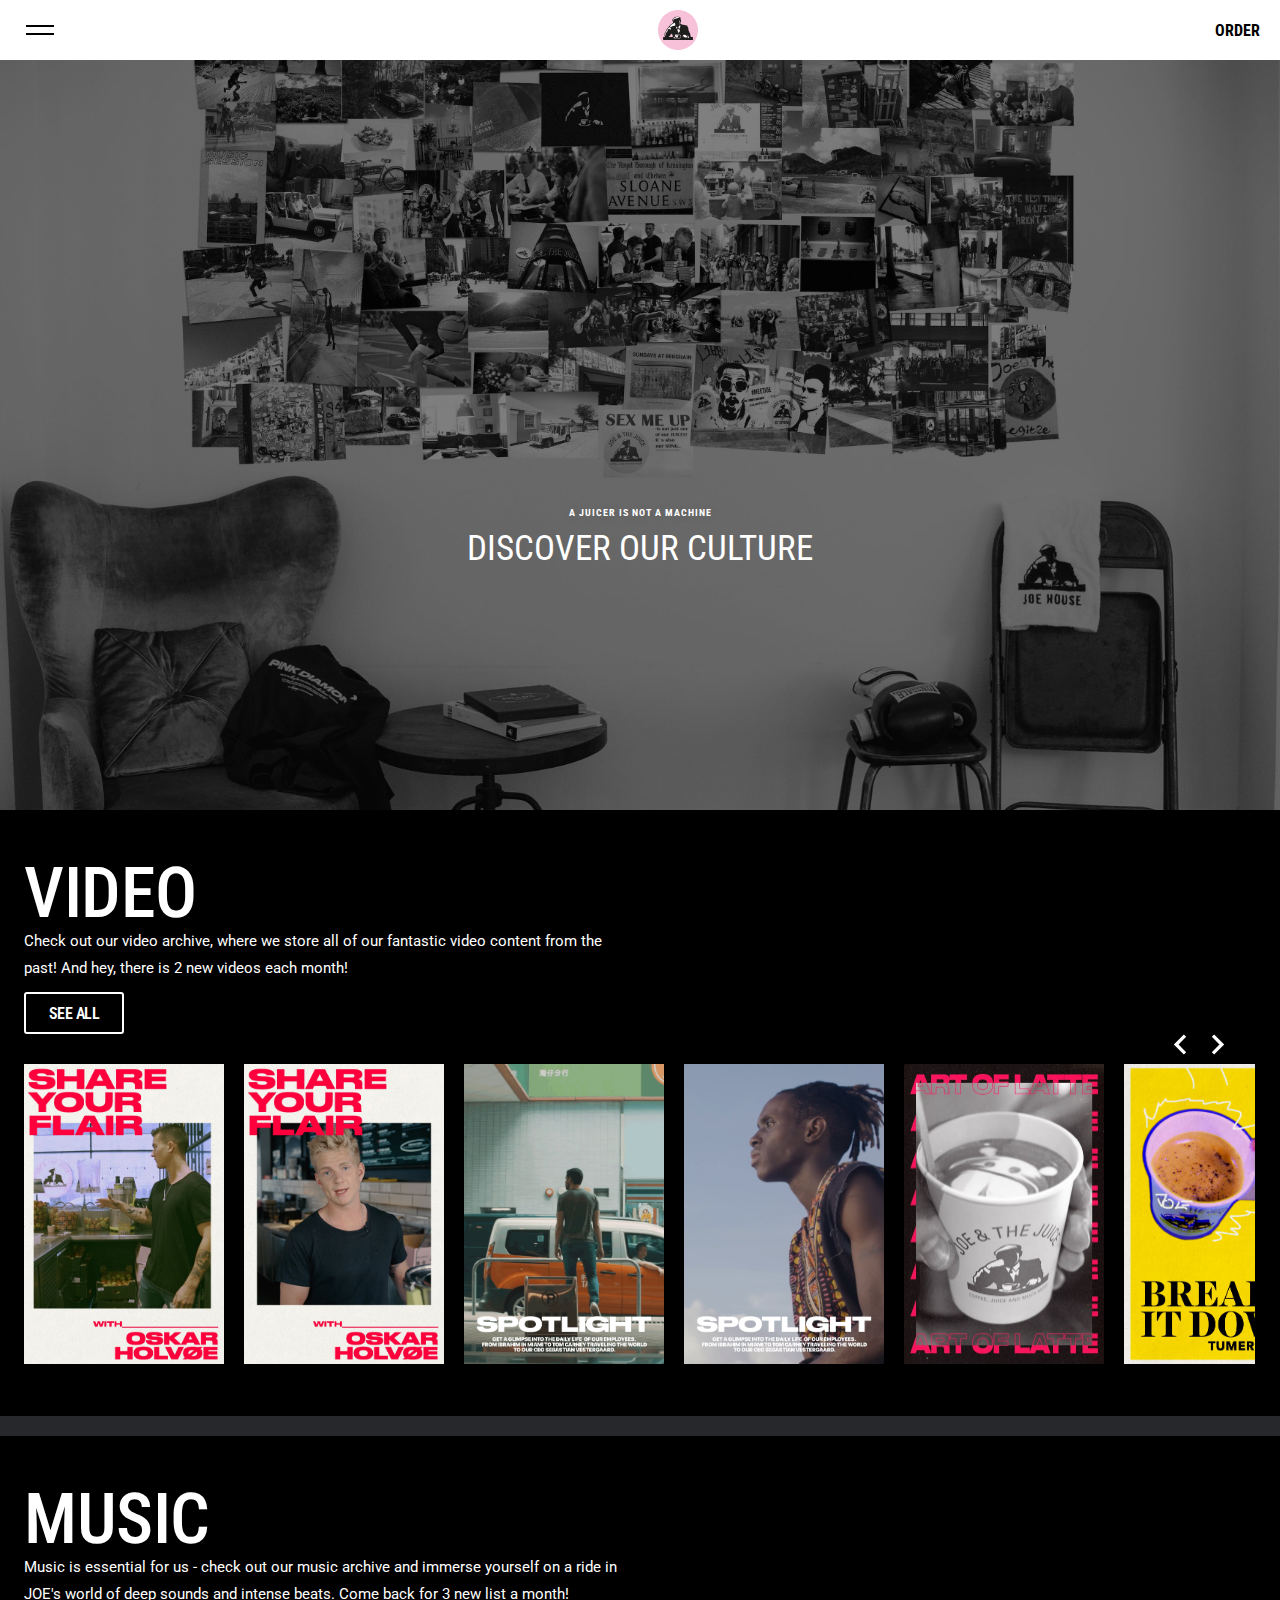
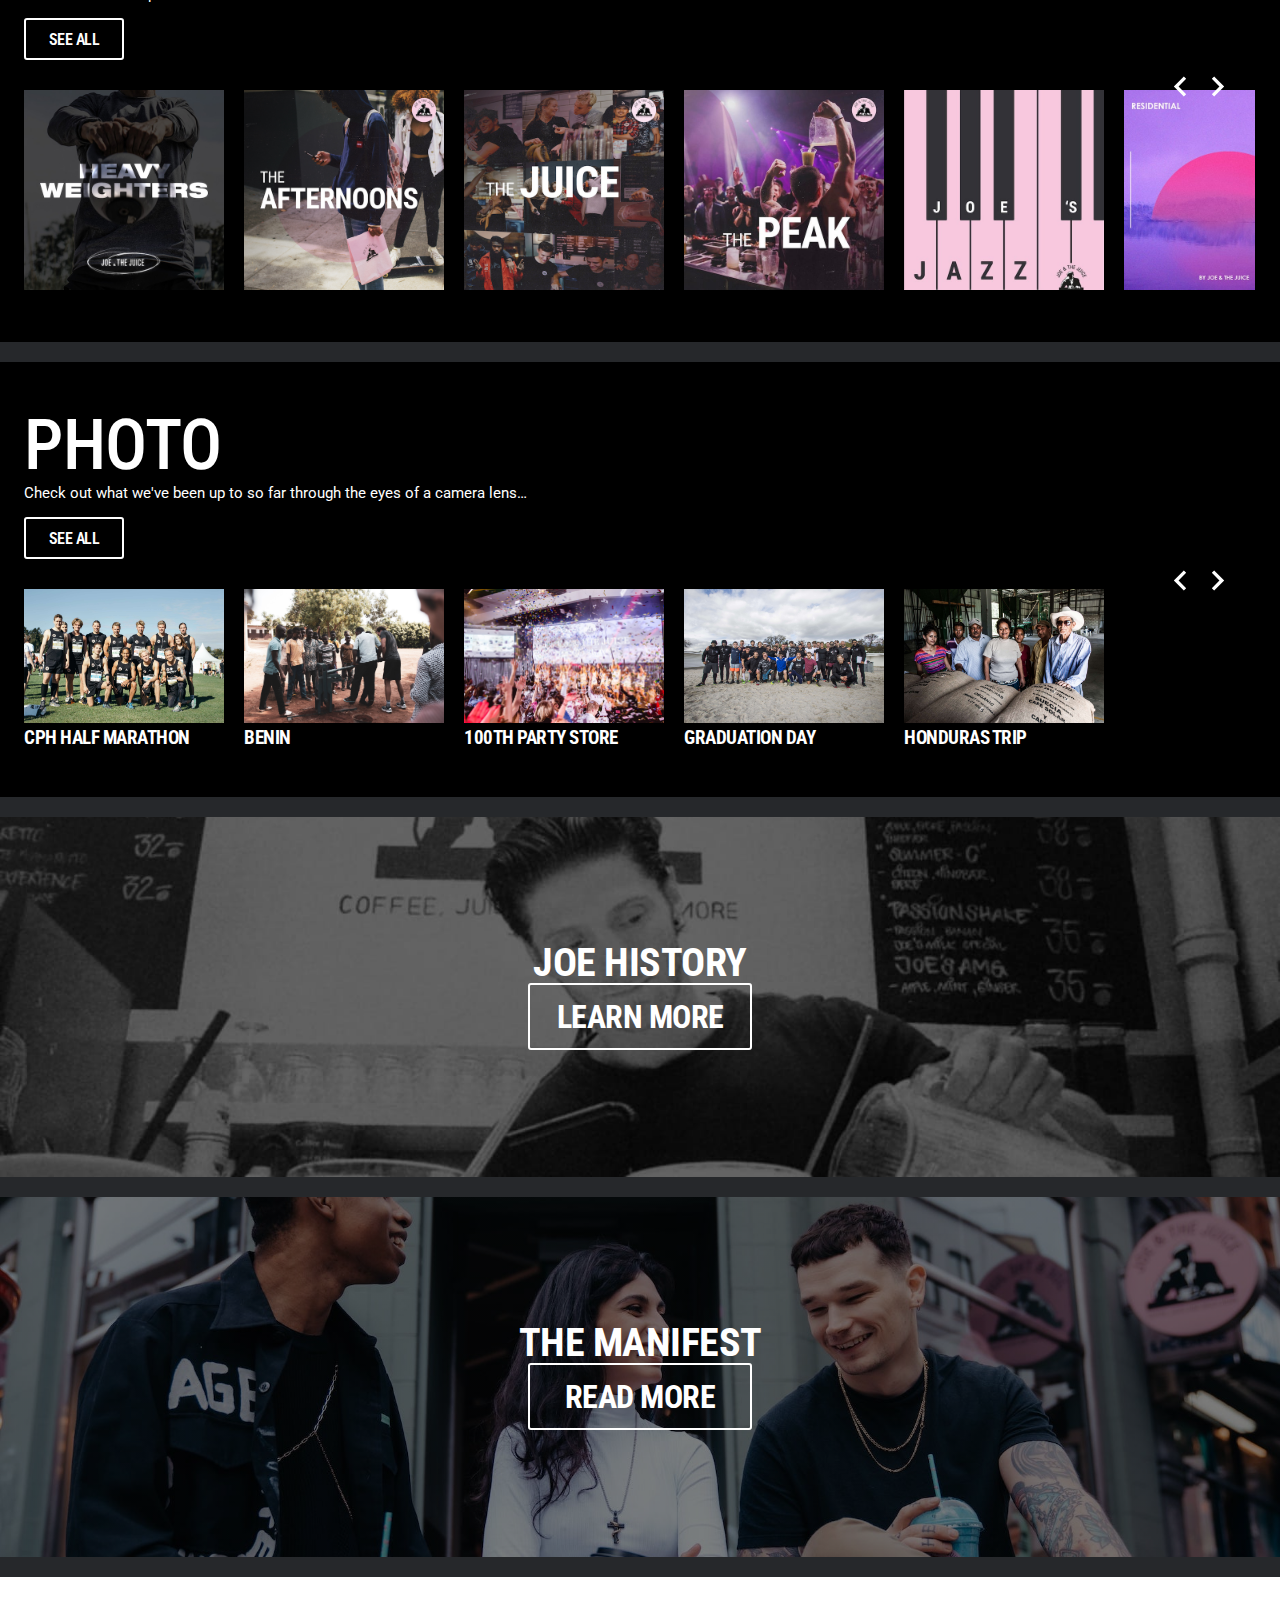
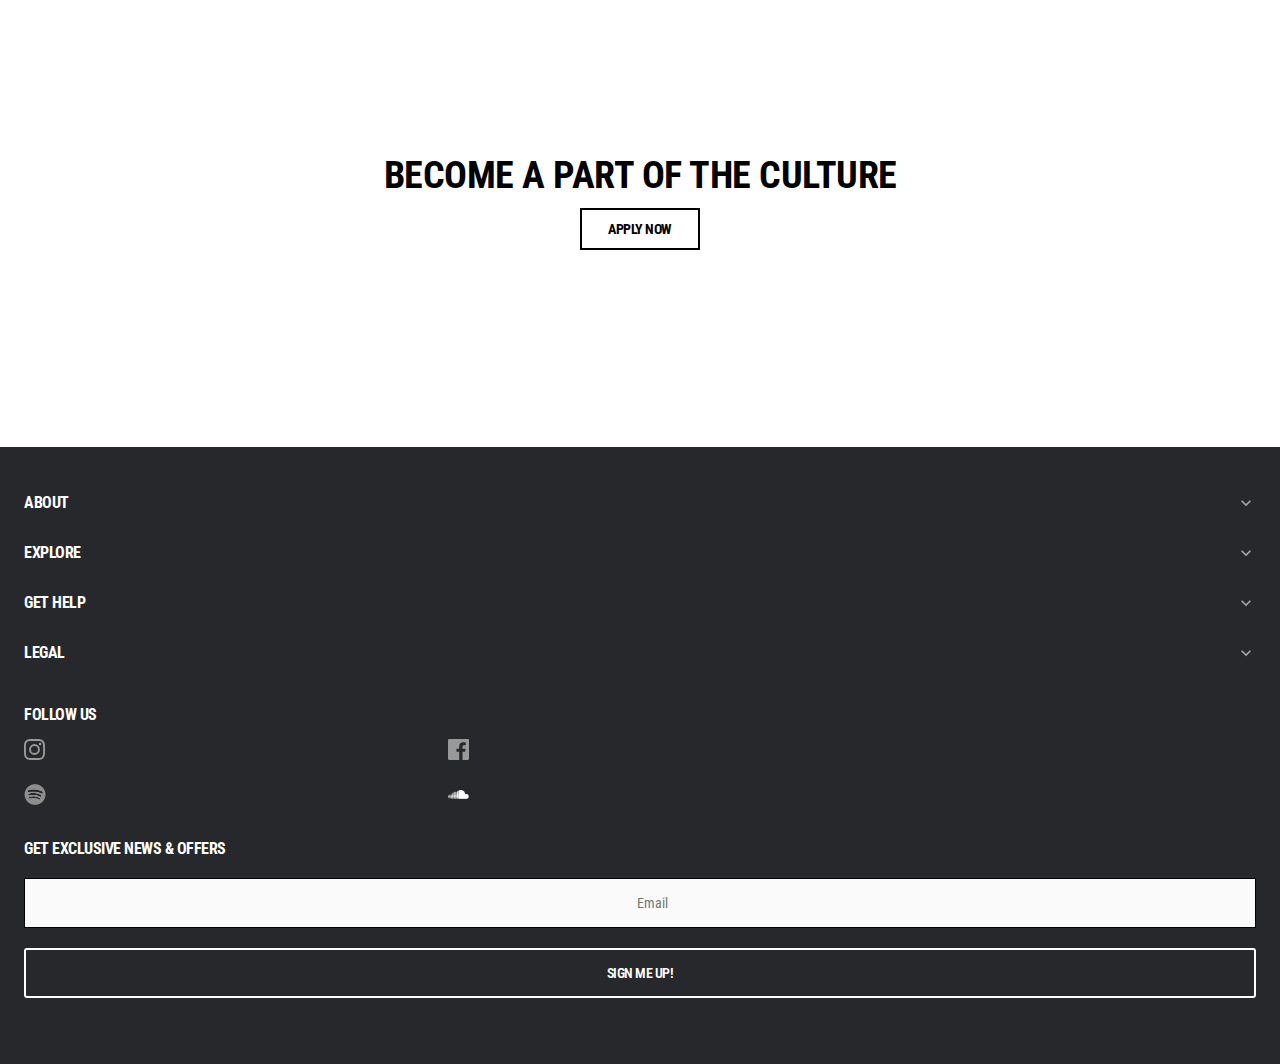
==== commit b50b07d6: "last change" ====
--- a/culture.html
+++ b/culture.html
@@ -251,18 +251,23 @@
             <ul>
                 <li>
                     <img src="./images/sportgroep.jpg" alt="groep sporters">
+                    <h3>cph half marathon</h3>
                 </li>
                 <li>
                     <img src="./images/groepkoffie2.jpg" alt="buitenlandse koffie groep">
+                    <h3>benin</h3>
                 </li>
                 <li>
                     <img src="./images/feest.jpg" alt="party store">
+                    <h3>100th party store</h3>
                 </li>
                 <li>
                     <img src="./images/groep.jpg" alt="graduation groep">
+                    <h3>graduation day</h3>
                 </li>
                 <li>
                     <img src="./images/groepkoffie.jpg" alt="buitenlandse koffie">
+                    <h3>honduras trip</h3>
                 </li>
             </ul>
         </section>
--- a/styles/style.css
+++ b/styles/style.css
@@ -340,13 +340,13 @@
   .home section:nth-of-type(3) a,
   .home section:nth-of-type(4) h2,
   .home section:nth-of-type(4) a {
-    opacity: 1; /* Verwijder de overgang */
-    transition: none; /* Verwijder de transformatie */
+    opacity: 1; 
+    transition: none; 
   }
 
   .home section:nth-of-type(1) button {
-    animation: none !important; /* Gebruik !important om de animatie uit te schakelen */
-    transition: none !important; /* Verwijder eventuele overgangen */
+    animation: none !important; 
+    transition: none !important; 
   }
 }
 
@@ -958,8 +958,7 @@
 
 .culture section li {
   flex: 0 0 auto;
-  /* Zorgt dat de items niet worden gecomprimeerd */
-  transition: transform 0.5s ease; /* Zorgt voor een vloeiende overgang bij het verschuiven */
+  transition: transform 0.5s ease; 
 }
 
 .culture section:nth-of-type(2),
@@ -982,14 +981,12 @@
 }
 
 .culture section button:nth-of-type(1) {
-  right: 50px; /* Geef wat ruimte tussen de knoppen */
-  /* Pas dit aan voor de eerste knop */
+  right: 50px; 
   transform: rotate(90deg);
 }
 
 .culture section button:nth-of-type(2) {
-  right: 10px; /* Net iets dichterbij de rand van de sectie */
-  /* Pas dit aan voor de tweede knop */
+  right: 10px; 
   transform: rotate(-90deg);
 }
 
@@ -1100,7 +1097,6 @@
 footer ul li {
   display: grid;
   grid-template-columns: 1fr auto;
-  /* Kolom 1 voor de h3, kolom 2 voor de svg */
   margin: 30px 0;
 }
 
